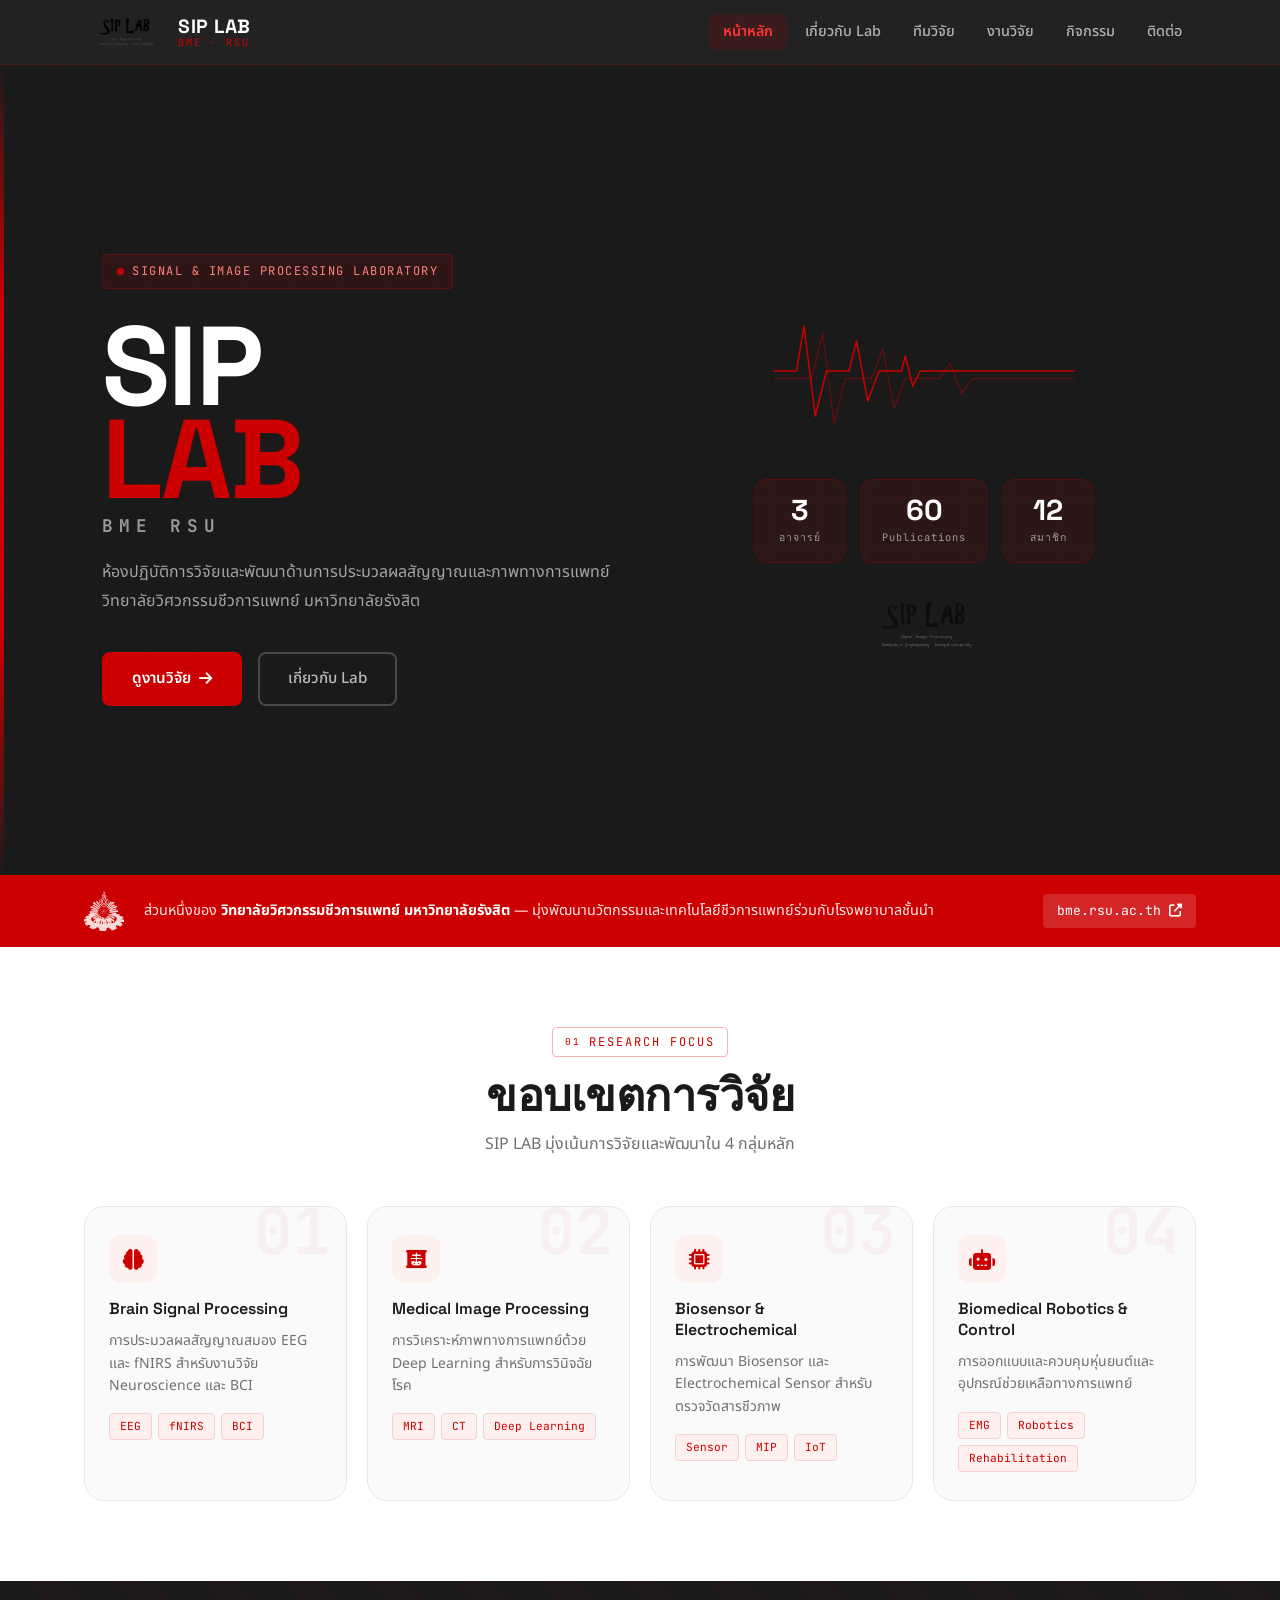
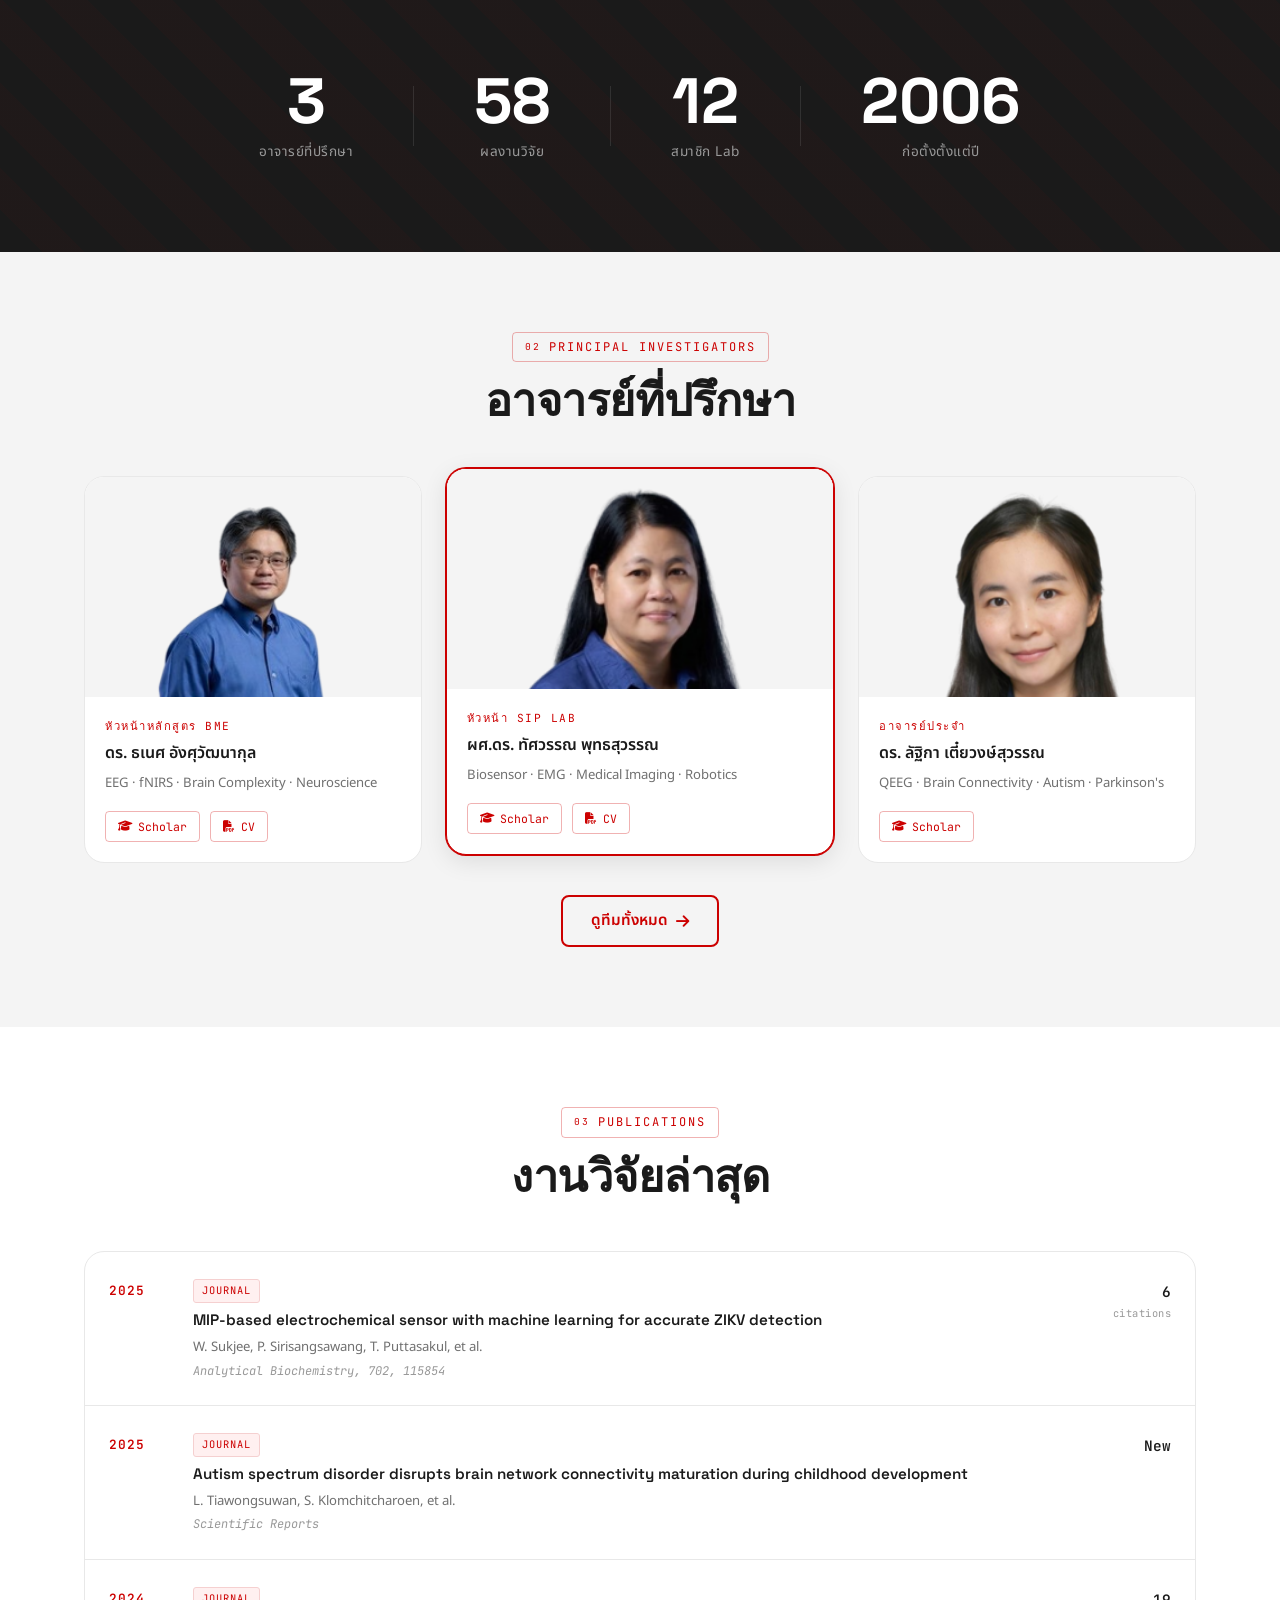
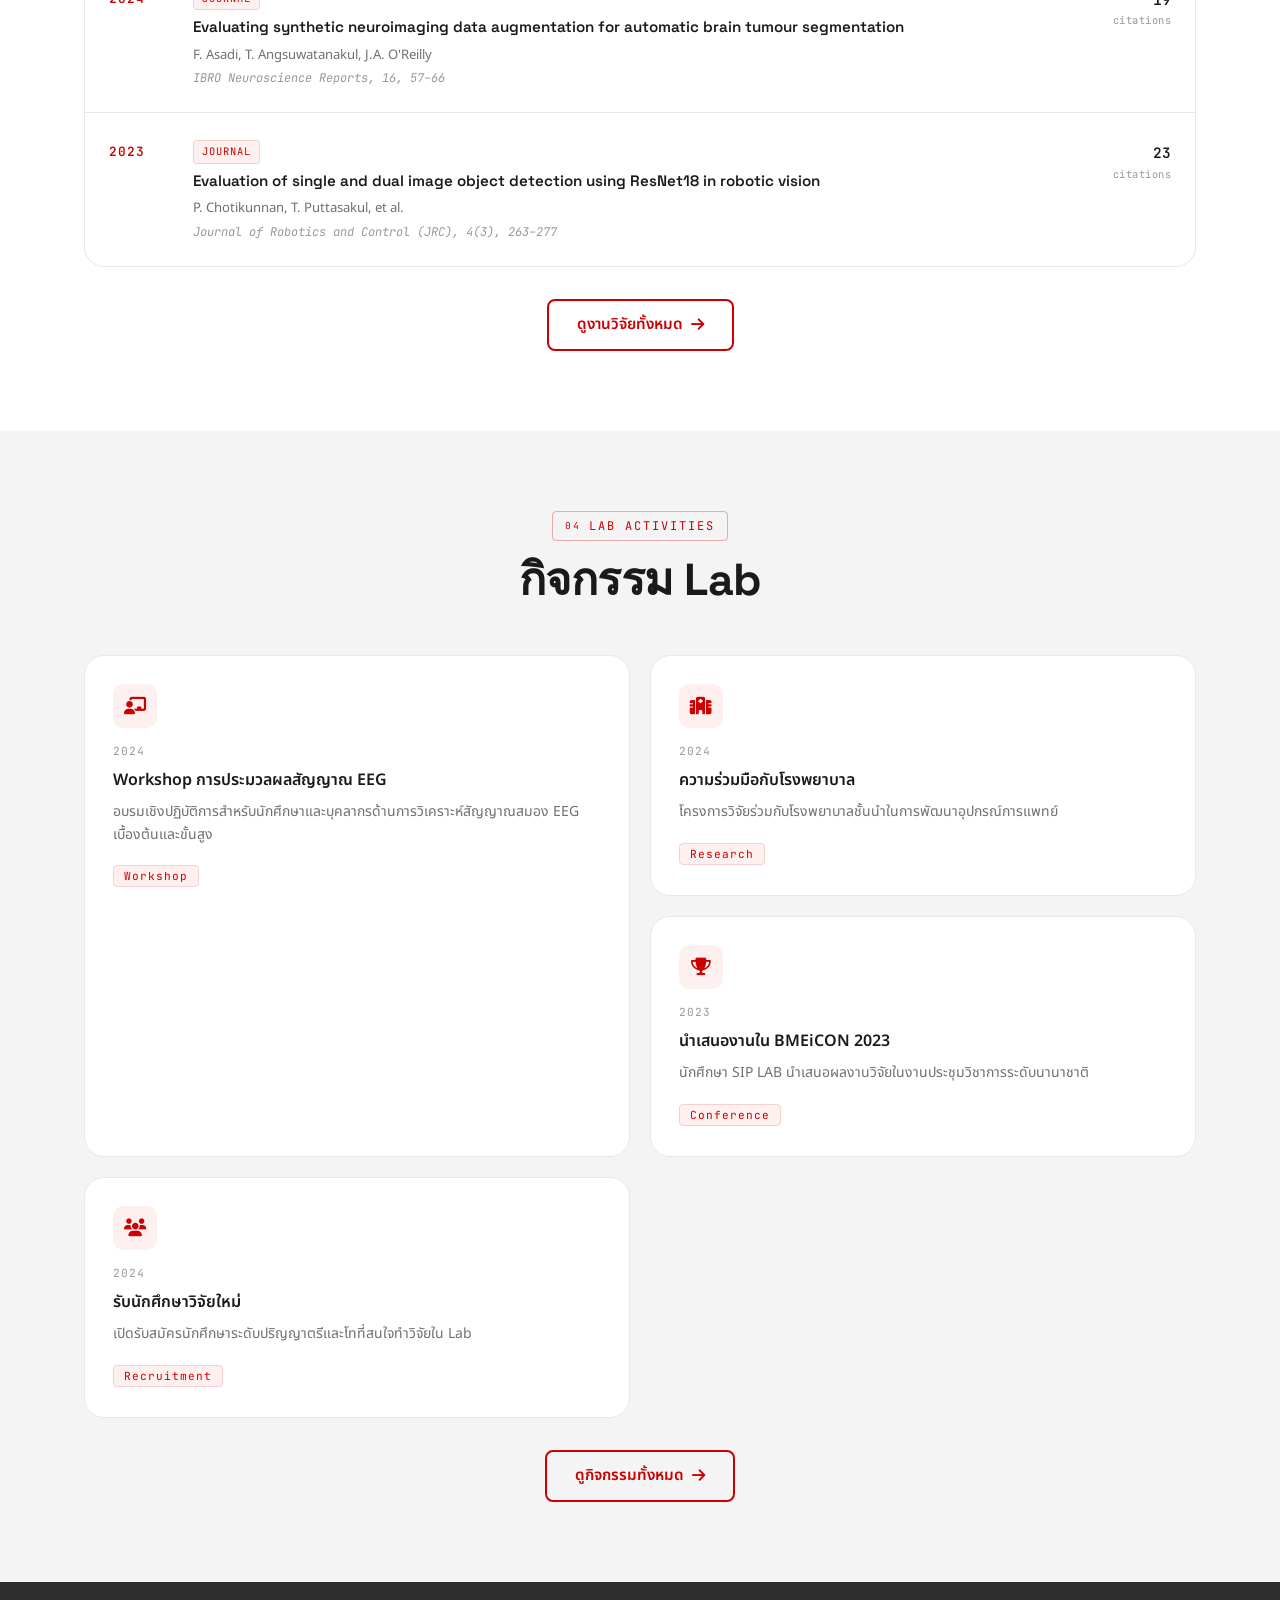
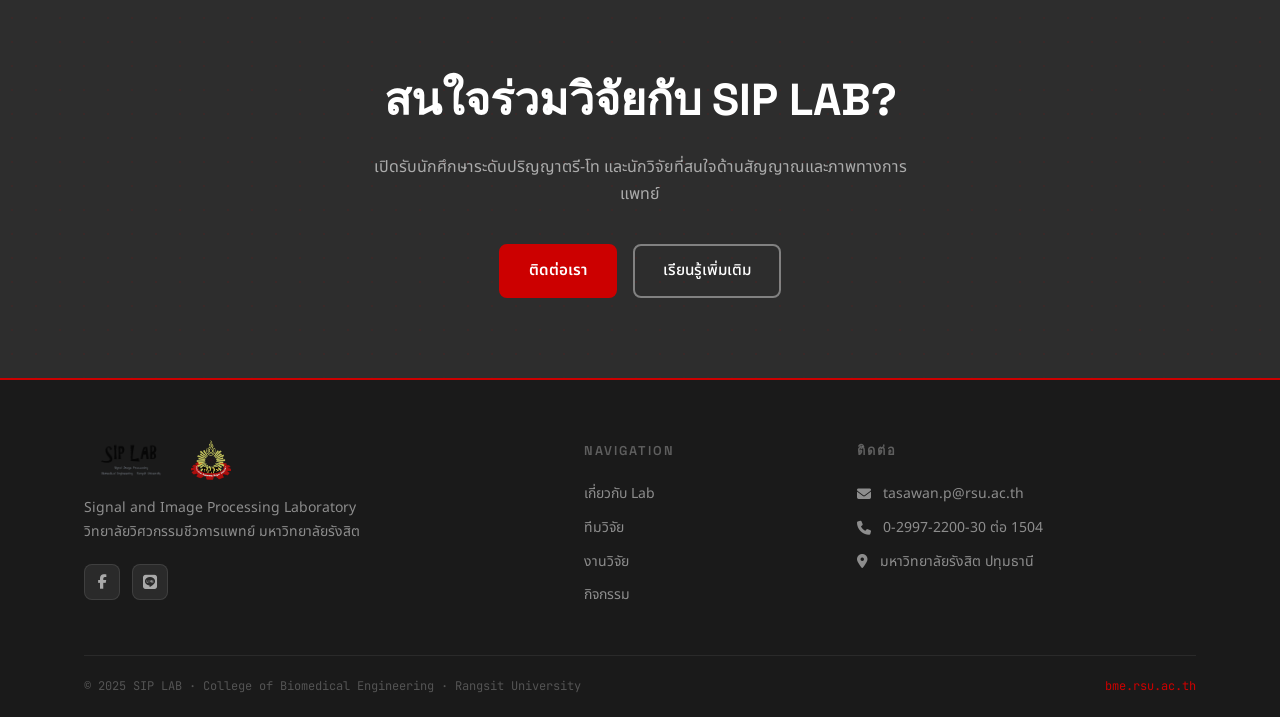
==== index.html @ 8b824644 "Initial SIPLAB website" ====
<!DOCTYPE html>
<html lang="th">
<head>
  <meta charset="utf-8">
  <title>SIP LAB — Signal & Image Processing Laboratory | BME RSU</title>
  <meta name="viewport" content="width=device-width, initial-scale=1.0">
  <meta name="description" content="Signal and Image Processing Laboratory, College of Biomedical Engineering, Rangsit University">
  <link rel="preconnect" href="https://fonts.googleapis.com">
  <link rel="preconnect" href="https://fonts.gstatic.com" crossorigin>
  <link href="https://fonts.googleapis.com/css2?family=Space+Grotesk:wght@300;400;500;600;700&family=Noto+Sans+Thai:wght@300;400;500;600;700&family=JetBrains+Mono:wght@400;500&display=swap" rel="stylesheet">
  <link rel="stylesheet" href="https://cdnjs.cloudflare.com/ajax/libs/font-awesome/6.5.0/css/all.min.css">
  <link rel="stylesheet" href="css/style.css">
</head>
<body>

<!-- ═══ NAVBAR ═══ -->
<nav class="siplab-nav" id="mainNav">
  <div class="nav-inner">
    <a href="index.html" class="nav-brand">
      <img src="img/siplab_logo.png" alt="SIPLAB Logo" onerror="this.style.display='none'">
      <div class="brand-text">
        <span class="brand-main">SIP LAB</span>
        <span class="brand-sub">BME · RSU</span>
      </div>
    </a>
    <button class="hamburger" id="hamburger" aria-label="Menu">
      <span></span><span></span><span></span>
    </button>
    <div class="nav-links" id="navLinks">
      <a href="index.html" class="active">หน้าหลัก</a>
      <a href="about.html">เกี่ยวกับ Lab</a>
      <a href="team.html">ทีมวิจัย</a>
      <a href="research.html">งานวิจัย</a>
      <a href="activities.html">กิจกรรม</a>
      <a href="contact.html">ติดต่อ</a>
    </div>
  </div>
</nav>

<!-- ═══ HERO ═══ -->
<section class="hero">
  <div class="hero-bg-grid"></div>
  <div class="hero-accent-line"></div>
  <div class="container">
    <div class="hero-content">
      <div class="hero-badge">
        <span class="badge-dot"></span>
        <span>Signal & Image Processing Laboratory</span>
      </div>
      <h1 class="hero-title">
        <span class="title-line-1">SIP</span>
        <span class="title-line-2">LAB</span>
        <span class="title-line-3">BME RSU</span>
      </h1>
      <p class="hero-desc">
        ห้องปฏิบัติการวิจัยและพัฒนาด้านการประมวลผลสัญญาณและภาพทางการแพทย์<br>
        วิทยาลัยวิศวกรรมชีวการแพทย์ มหาวิทยาลัยรังสิต
      </p>
      <div class="hero-cta-row">
        <a href="research.html" class="btn-primary">ดูงานวิจัย <i class="fas fa-arrow-right ms-2"></i></a>
        <a href="about.html" class="btn-ghost">เกี่ยวกับ Lab</a>
      </div>
    </div>
    <div class="hero-visual">
      <div class="signal-wave">
        <svg viewBox="0 0 400 200" xmlns="http://www.w3.org/2000/svg">
          <polyline class="wave-line wave-1" points="0,100 30,100 40,40 55,160 70,100 100,100 110,60 125,140 140,100 170,100 175,80 185,120 195,100 400,100"/>
          <polyline class="wave-line wave-2" points="0,110 50,110 65,50 80,170 95,110 130,110 145,70 160,150 175,110 220,110 235,90 250,130 265,110 400,110"/>
        </svg>
      </div>
      <div class="hero-stats-float">
        <div class="stat-chip">
          <span class="stat-num" data-target="3">0</span>
          <span class="stat-lbl">อาจารย์</span>
        </div>
        <div class="stat-chip">
          <span class="stat-num" data-target="60">0</span>
          <span class="stat-lbl">Publications</span>
        </div>
        <div class="stat-chip">
          <span class="stat-num" data-target="12">0</span>
          <span class="stat-lbl">สมาชิก</span>
        </div>
      </div>
      <div class="hero-logo-area">
        <img src="img/siplab_logo.png" alt="SIP LAB" class="hero-siplab-logo" onerror="this.style.display='none'">
      </div>
    </div>
  </div>
</section>

<!-- ═══ ABOUT STRIP ═══ -->
<section class="about-strip">
  <div class="container">
    <div class="strip-inner">
      <img src="img/bme_logo.png" alt="BME RSU" class="strip-bme-logo" onerror="this.style.display='none'">
      <p>ส่วนหนึ่งของ <strong>วิทยาลัยวิศวกรรมชีวการแพทย์ มหาวิทยาลัยรังสิต</strong> — มุ่งพัฒนานวัตกรรมและเทคโนโลยีชีวการแพทย์ร่วมกับโรงพยาบาลชั้นนำ</p>
      <a href="https://bme.rsu.ac.th" target="_blank" class="strip-link">bme.rsu.ac.th <i class="fas fa-external-link-alt"></i></a>
    </div>
  </div>
</section>

<!-- ═══ FOCUS AREAS ═══ -->
<section class="section focus-section">
  <div class="container">
    <div class="section-header">
      <div class="section-tag"><span class="mono">01</span> Research Focus</div>
      <h2 class="section-title">ขอบเขตการวิจัย</h2>
      <p class="section-sub">SIP LAB มุ่งเน้นการวิจัยและพัฒนาใน 4 กลุ่มหลัก</p>
    </div>
    <div class="focus-grid">
      <div class="focus-card" data-num="01">
        <div class="focus-icon"><i class="fas fa-brain"></i></div>
        <h3>Brain Signal Processing</h3>
        <p>การประมวลผลสัญญาณสมอง EEG และ fNIRS สำหรับงานวิจัย Neuroscience และ BCI</p>
        <div class="focus-tags"><span>EEG</span><span>fNIRS</span><span>BCI</span></div>
      </div>
      <div class="focus-card" data-num="02">
        <div class="focus-icon"><i class="fas fa-x-ray"></i></div>
        <h3>Medical Image Processing</h3>
        <p>การวิเคราะห์ภาพทางการแพทย์ด้วย Deep Learning สำหรับการวินิจฉัยโรค</p>
        <div class="focus-tags"><span>MRI</span><span>CT</span><span>Deep Learning</span></div>
      </div>
      <div class="focus-card" data-num="03">
        <div class="focus-icon"><i class="fas fa-microchip"></i></div>
        <h3>Biosensor & Electrochemical</h3>
        <p>การพัฒนา Biosensor และ Electrochemical Sensor สำหรับตรวจวัดสารชีวภาพ</p>
        <div class="focus-tags"><span>Sensor</span><span>MIP</span><span>IoT</span></div>
      </div>
      <div class="focus-card" data-num="04">
        <div class="focus-icon"><i class="fas fa-robot"></i></div>
        <h3>Biomedical Robotics & Control</h3>
        <p>การออกแบบและควบคุมหุ่นยนต์และอุปกรณ์ช่วยเหลือทางการแพทย์</p>
        <div class="focus-tags"><span>EMG</span><span>Robotics</span><span>Rehabilitation</span></div>
      </div>
    </div>
  </div>
</section>

<!-- ═══ STATS ═══ -->
<section class="stats-section">
  <div class="stats-bg-pattern"></div>
  <div class="container">
    <div class="stats-row">
      <div class="stat-block">
        <div class="stat-number" data-target="3">0</div>
        <div class="stat-label">อาจารย์ที่ปรึกษา</div>
      </div>
      <div class="stat-divider"></div>
      <div class="stat-block">
        <div class="stat-number" data-target="60">0</div>
        <div class="stat-label">ผลงานวิจัย</div>
      </div>
      <div class="stat-divider"></div>
      <div class="stat-block">
        <div class="stat-number" data-target="12">0</div>
        <div class="stat-label">สมาชิก Lab</div>
      </div>
      <div class="stat-divider"></div>
      <div class="stat-block">
        <div class="stat-number" data-target="2006">2000</div>
        <div class="stat-label">ก่อตั้งตั้งแต่ปี</div>
      </div>
    </div>
  </div>
</section>

<!-- ═══ TEAM PREVIEW ═══ -->
<section class="section team-preview">
  <div class="container">
    <div class="section-header">
      <div class="section-tag"><span class="mono">02</span> Principal Investigators</div>
      <h2 class="section-title">อาจารย์ที่ปรึกษา</h2>
    </div>
    <div class="advisor-row">

      <div class="advisor-card">
        <div class="advisor-img-wrap">
          <img src="img/thanate_profile.png" alt="ดร.ธเนศ อังศุวัฒนากุล" onerror="this.style.background='#f5f5f5';this.style.display='block'">
          <div class="advisor-img-placeholder"><i class="fas fa-user-tie"></i></div>
        </div>
        <div class="advisor-info">
          <div class="advisor-role">หัวหน้าหลักสูตร BME</div>
          <h3>ดร. ธเนศ อังศุวัฒนากุล</h3>
          <p>EEG · fNIRS · Brain Complexity · Neuroscience</p>
          <div class="advisor-links">
            <a href="https://scholar.google.co.th/citations?hl=th&user=LSeVFAIAAAAJ" target="_blank"><i class="fas fa-graduation-cap"></i> Scholar</a>
            <a href="http://bme.rsu.ac.th/demo/CV/cv_e/CV%20Thanate_2023_Sep_EN.pdf" target="_blank"><i class="fas fa-file-pdf"></i> CV</a>
          </div>
        </div>
      </div>

      <div class="advisor-card featured">
        <div class="advisor-img-wrap">
          <img src="img/tasawan_profile.png" alt="ผศ.ดร.ทัศวรรณ พุทธสุวรรณ" onerror="this.style.background='#f5f5f5';this.style.display='block'">
          <div class="advisor-img-placeholder"><i class="fas fa-user-tie"></i></div>
        </div>
        <div class="advisor-info">
          <div class="advisor-role">หัวหน้า SIP LAB</div>
          <h3>ผศ.ดร. ทัศวรรณ พุทธสุวรรณ</h3>
          <p>Biosensor · EMG · Medical Imaging · Robotics</p>
          <div class="advisor-links">
            <a href="https://scholar.google.co.th/citations?hl=th&user=QNsdYwMAAAAJ" target="_blank"><i class="fas fa-graduation-cap"></i> Scholar</a>
            <a href="https://bme.rsu.ac.th/demo/CV/cv_e/Tasawan%20Puttasakul_eng.pdf" target="_blank"><i class="fas fa-file-pdf"></i> CV</a>
          </div>
        </div>
      </div>

      <div class="advisor-card">
        <div class="advisor-img-wrap">
          <img src="img/lattika_profile.png" alt="ดร.ลัฐิกา เตี๋ยวงษ์สุวรรณ" onerror="this.style.background='#f5f5f5';this.style.display='block'">
          <div class="advisor-img-placeholder"><i class="fas fa-user-tie"></i></div>
        </div>
        <div class="advisor-info">
          <div class="advisor-role">อาจารย์ประจำ</div>
          <h3>ดร. ลัฐิกา เตี๋ยวงษ์สุวรรณ</h3>
          <p>QEEG · Brain Connectivity · Autism · Parkinson's</p>
          <div class="advisor-links">
            <a href="https://scholar.google.co.th/citations?hl=en&user=PE62I0QAAAAJ" target="_blank"><i class="fas fa-graduation-cap"></i> Scholar</a>
          </div>
        </div>
      </div>

    </div>
    <div class="text-center mt-4">
      <a href="team.html" class="btn-outline">ดูทีมทั้งหมด <i class="fas fa-arrow-right ms-2"></i></a>
    </div>
  </div>
</section>

<!-- ═══ RECENT PUBLICATIONS ═══ -->
<section class="section pub-section">
  <div class="container">
    <div class="section-header">
      <div class="section-tag"><span class="mono">03</span> Publications</div>
      <h2 class="section-title">งานวิจัยล่าสุด</h2>
    </div>
    <div class="pub-list">

      <div class="pub-item">
        <div class="pub-year">2025</div>
        <div class="pub-body">
          <span class="pub-type journal">Journal</span>
          <h4>MIP-based electrochemical sensor with machine learning for accurate ZIKV detection</h4>
          <p class="pub-authors">W. Sukjee, P. Sirisangsawang, T. Puttasakul, et al.</p>
          <p class="pub-venue">Analytical Biochemistry, 702, 115854</p>
        </div>
        <div class="pub-cite">6 <span>citations</span></div>
      </div>

      <div class="pub-item">
        <div class="pub-year">2025</div>
        <div class="pub-body">
          <span class="pub-type journal">Journal</span>
          <h4>Autism spectrum disorder disrupts brain network connectivity maturation during childhood development</h4>
          <p class="pub-authors">L. Tiawongsuwan, S. Klomchitcharoen, et al.</p>
          <p class="pub-venue">Scientific Reports</p>
        </div>
        <div class="pub-cite">New</div>
      </div>

      <div class="pub-item">
        <div class="pub-year">2024</div>
        <div class="pub-body">
          <span class="pub-type journal">Journal</span>
          <h4>Evaluating synthetic neuroimaging data augmentation for automatic brain tumour segmentation</h4>
          <p class="pub-authors">F. Asadi, T. Angsuwatanakul, J.A. O'Reilly</p>
          <p class="pub-venue">IBRO Neuroscience Reports, 16, 57–66</p>
        </div>
        <div class="pub-cite">19 <span>citations</span></div>
      </div>

      <div class="pub-item">
        <div class="pub-year">2023</div>
        <div class="pub-body">
          <span class="pub-type journal">Journal</span>
          <h4>Evaluation of single and dual image object detection using ResNet18 in robotic vision</h4>
          <p class="pub-authors">P. Chotikunnan, T. Puttasakul, et al.</p>
          <p class="pub-venue">Journal of Robotics and Control (JRC), 4(3), 263–277</p>
        </div>
        <div class="pub-cite">23 <span>citations</span></div>
      </div>

    </div>
    <div class="text-center mt-4">
      <a href="research.html" class="btn-outline">ดูงานวิจัยทั้งหมด <i class="fas fa-arrow-right ms-2"></i></a>
    </div>
  </div>
</section>

<!-- ═══ ACTIVITIES PREVIEW ═══ -->
<section class="section activities-prev-section">
  <div class="container">
    <div class="section-header">
      <div class="section-tag"><span class="mono">04</span> Lab Activities</div>
      <h2 class="section-title">กิจกรรม Lab</h2>
    </div>
    <div class="act-grid">
      <div class="act-card large">
        <div class="act-icon"><i class="fas fa-chalkboard-teacher"></i></div>
        <div class="act-year">2024</div>
        <h3>Workshop การประมวลผลสัญญาณ EEG</h3>
        <p>อบรมเชิงปฏิบัติการสำหรับนักศึกษาและบุคลากรด้านการวิเคราะห์สัญญาณสมอง EEG เบื้องต้นและขั้นสูง</p>
        <span class="act-tag">Workshop</span>
      </div>
      <div class="act-card">
        <div class="act-icon"><i class="fas fa-hospital"></i></div>
        <div class="act-year">2024</div>
        <h3>ความร่วมมือกับโรงพยาบาล</h3>
        <p>โครงการวิจัยร่วมกับโรงพยาบาลชั้นนำในการพัฒนาอุปกรณ์การแพทย์</p>
        <span class="act-tag">Research</span>
      </div>
      <div class="act-card">
        <div class="act-icon"><i class="fas fa-trophy"></i></div>
        <div class="act-year">2023</div>
        <h3>นำเสนองานใน BMEiCON 2023</h3>
        <p>นักศึกษา SIP LAB นำเสนอผลงานวิจัยในงานประชุมวิชาการระดับนานาชาติ</p>
        <span class="act-tag">Conference</span>
      </div>
      <div class="act-card">
        <div class="act-icon"><i class="fas fa-users"></i></div>
        <div class="act-year">2024</div>
        <h3>รับนักศึกษาวิจัยใหม่</h3>
        <p>เปิดรับสมัครนักศึกษาระดับปริญญาตรีและโทที่สนใจทำวิจัยใน Lab</p>
        <span class="act-tag">Recruitment</span>
      </div>
    </div>
    <div class="text-center mt-4">
      <a href="activities.html" class="btn-outline">ดูกิจกรรมทั้งหมด <i class="fas fa-arrow-right ms-2"></i></a>
    </div>
  </div>
</section>

<!-- ═══ CTA ═══ -->
<section class="cta-section">
  <div class="cta-pattern"></div>
  <div class="container">
    <div class="cta-inner">
      <h2>สนใจร่วมวิจัยกับ SIP LAB?</h2>
      <p>เปิดรับนักศึกษาระดับปริญญาตรี-โท และนักวิจัยที่สนใจด้านสัญญาณและภาพทางการแพทย์</p>
      <div class="cta-btns">
        <a href="contact.html" class="btn-primary">ติดต่อเรา</a>
        <a href="about.html" class="btn-ghost-white">เรียนรู้เพิ่มเติม</a>
      </div>
    </div>
  </div>
</section>

<!-- ═══ FOOTER ═══ -->
<footer class="siplab-footer">
  <div class="container">
    <div class="footer-grid">
      <div class="footer-brand-col">
        <div class="footer-logo-row">
          <img src="img/siplab_logo.png" alt="SIPLAB" onerror="this.style.display='none'">
          <img src="img/bme_logo.png" alt="BME RSU" onerror="this.style.display='none'">
        </div>
        <p class="footer-desc">Signal and Image Processing Laboratory<br>วิทยาลัยวิศวกรรมชีวการแพทย์ มหาวิทยาลัยรังสิต</p>
        <div class="footer-social">
          <a href="#" aria-label="Facebook"><i class="fab fa-facebook-f"></i></a>
          <a href="#" aria-label="Line"><i class="fab fa-line"></i></a>
        </div>
      </div>
      <div>
        <h5>Navigation</h5>
        <ul>
          <li><a href="about.html">เกี่ยวกับ Lab</a></li>
          <li><a href="team.html">ทีมวิจัย</a></li>
          <li><a href="research.html">งานวิจัย</a></li>
          <li><a href="activities.html">กิจกรรม</a></li>
        </ul>
      </div>
      <div>
        <h5>ติดต่อ</h5>
        <ul>
          <li><i class="fas fa-envelope me-2"></i>tasawan.p@rsu.ac.th</li>
          <li><i class="fas fa-phone me-2"></i>0-2997-2200-30 ต่อ 1504</li>
          <li><i class="fas fa-map-marker-alt me-2"></i>มหาวิทยาลัยรังสิต ปทุมธานี</li>
        </ul>
      </div>
    </div>
    <div class="footer-bottom">
      <p>© 2025 SIP LAB · College of Biomedical Engineering · Rangsit University</p>
      <a href="https://bme.rsu.ac.th" target="_blank">bme.rsu.ac.th</a>
    </div>
  </div>
</footer>

<button class="back-to-top" id="backToTop" aria-label="Back to top">
  <i class="fas fa-arrow-up"></i>
</button>

<script src="js/main.js"></script>
</body>
</html>
---- css/style.css ----
/* ═══════════════════════════════════════
   SIPLAB BME RSU — Main Stylesheet
   Theme: Research Red #cc0000 + White + Dark
   ═══════════════════════════════════════ */

:root {
  --red:        #cc0000;
  --red-dark:   #a30000;
  --red-light:  #ff3333;
  --red-pale:   #fff0f0;
  --red-mid:    #f5d0d0;
  --dark:       #1a1a1a;
  --dark-mid:   #2d2d2d;
  --dark-soft:  #3d3d3d;
  --gray-7:     #707070;
  --gray-5:     #999999;
  --gray-2:     #e8e8e8;
  --gray-1:     #f4f4f4;
  --white:      #ffffff;
  --cream:      #fafafa;
  --font-en:    'Space Grotesk', sans-serif;
  --font-th:    'Noto Sans Thai', sans-serif;
  --font-mono:  'JetBrains Mono', monospace;
  --shadow-sm:  0 2px 8px rgba(0,0,0,.06);
  --shadow-md:  0 6px 24px rgba(0,0,0,.1);
  --shadow-lg:  0 16px 48px rgba(0,0,0,.12);
  --radius:     12px;
  --radius-lg:  20px;
  --transition: .3s cubic-bezier(.4,0,.2,1);
}

*, *::before, *::after { box-sizing: border-box; margin: 0; padding: 0; }

html { scroll-behavior: smooth; }

body {
  font-family: var(--font-th);
  background: var(--cream);
  color: var(--dark);
  overflow-x: hidden;
  line-height: 1.7;
}

.container {
  max-width: 1160px;
  margin: 0 auto;
  padding: 0 24px;
}

.mono { font-family: var(--font-mono); font-size: .8em; }
.me-2 { margin-right: .5rem; }
.ms-2 { margin-left: .5rem; }
.mt-4 { margin-top: 2rem; }
.text-center { text-align: center; }

/* ─── SCROLLBAR ─── */
::-webkit-scrollbar { width: 5px; }
::-webkit-scrollbar-track { background: var(--gray-1); }
::-webkit-scrollbar-thumb { background: var(--red); border-radius: 4px; }

/* ─── NAVBAR ─── */
.siplab-nav {
  position: sticky;
  top: 0;
  z-index: 1000;
  background: rgba(26,26,26,.96);
  backdrop-filter: blur(16px);
  border-bottom: 1px solid rgba(204,0,0,.2);
}

.nav-inner {
  max-width: 1160px;
  margin: 0 auto;
  padding: 0 24px;
  height: 64px;
  display: flex;
  align-items: center;
  justify-content: space-between;
  gap: 24px;
}

.nav-brand {
  display: flex;
  align-items: center;
  gap: 12px;
  text-decoration: none;
  flex-shrink: 0;
}

.nav-brand img {
  height: 36px;
  width: auto;
  object-fit: contain;
}

.brand-text {
  display: flex;
  flex-direction: column;
  line-height: 1.1;
}

.brand-main {
  font-family: var(--font-en);
  font-size: 1.2rem;
  font-weight: 700;
  color: var(--white);
  letter-spacing: .5px;
}

.brand-sub {
  font-family: var(--font-mono);
  font-size: .65rem;
  color: var(--red);
  letter-spacing: 2px;
}

.nav-links {
  display: flex;
  align-items: center;
  gap: 4px;
}

.nav-links a {
  font-family: var(--font-th);
  font-size: .9rem;
  font-weight: 500;
  color: rgba(255,255,255,.65);
  text-decoration: none;
  padding: 6px 14px;
  border-radius: 8px;
  transition: var(--transition);
  white-space: nowrap;
}

.nav-links a:hover, .nav-links a.active {
  background: rgba(204,0,0,.15);
  color: #ff6666;
}

.nav-links a.active {
  color: var(--red-light);
  font-weight: 600;
}

.hamburger {
  display: none;
  flex-direction: column;
  gap: 5px;
  background: none;
  border: none;
  cursor: pointer;
  padding: 4px;
}

.hamburger span {
  display: block;
  width: 24px;
  height: 2px;
  background: var(--white);
  border-radius: 2px;
  transition: var(--transition);
}

/* ─── HERO ─── */
.hero {
  min-height: 90vh;
  background: var(--dark);
  position: relative;
  overflow: hidden;
  display: flex;
  align-items: center;
  padding: 80px 0 60px;
}

.hero-bg-grid {
  position: absolute;
  inset: 0;
  background-image:
    linear-gradient(rgba(204,0,0,.05) 1px, transparent 1px),
    linear-gradient(90deg, rgba(204,0,0,.05) 1px, transparent 1px);
  background-size: 48px 48px;
  pointer-events: none;
}

.hero-accent-line {
  position: absolute;
  left: 0; top: 0; bottom: 0;
  width: 4px;
  background: linear-gradient(180deg, transparent, var(--red) 30%, var(--red) 70%, transparent);
}

.hero .container {
  display: grid;
  grid-template-columns: 1fr 1fr;
  align-items: center;
  gap: 60px;
  position: relative;
  z-index: 1;
}

.hero-badge {
  display: inline-flex;
  align-items: center;
  gap: 8px;
  background: rgba(204,0,0,.12);
  border: 1px solid rgba(204,0,0,.3);
  color: #ff8080;
  font-family: var(--font-mono);
  font-size: .75rem;
  letter-spacing: 1.5px;
  text-transform: uppercase;
  padding: 6px 14px;
  border-radius: 4px;
  margin-bottom: 28px;
}

.badge-dot {
  width: 7px;
  height: 7px;
  background: var(--red);
  border-radius: 50%;
  animation: blink 2s ease-in-out infinite;
}

@keyframes blink {
  0%,100% { opacity: 1; transform: scale(1); }
  50% { opacity: .4; transform: scale(.7); }
}

.hero-title {
  display: flex;
  flex-direction: column;
  line-height: .9;
  margin-bottom: 24px;
}

.title-line-1 {
  font-family: var(--font-en);
  font-size: clamp(4rem, 9vw, 7rem);
  font-weight: 700;
  color: var(--white);
  letter-spacing: -2px;
}

.title-line-2 {
  font-family: var(--font-en);
  font-size: clamp(4rem, 9vw, 7rem);
  font-weight: 700;
  color: var(--red);
  letter-spacing: -2px;
  margin-top: -8px;
}

.title-line-3 {
  font-family: var(--font-mono);
  font-size: clamp(.8rem, 2vw, 1.1rem);
  color: var(--gray-5);
  letter-spacing: 6px;
  margin-top: 8px;
}

.hero-desc {
  font-family: var(--font-th);
  color: rgba(255,255,255,.6);
  font-size: 1rem;
  line-height: 1.8;
  margin-bottom: 36px;
}

.hero-cta-row {
  display: flex;
  gap: 16px;
  align-items: center;
  flex-wrap: wrap;
}

/* ─── BUTTONS ─── */
.btn-primary {
  display: inline-flex;
  align-items: center;
  background: var(--red);
  color: var(--white);
  font-family: var(--font-th);
  font-weight: 600;
  font-size: .95rem;
  padding: 12px 28px;
  border-radius: 8px;
  text-decoration: none;
  transition: var(--transition);
  border: 2px solid var(--red);
}

.btn-primary:hover {
  background: var(--red-dark);
  border-color: var(--red-dark);
  transform: translateY(-2px);
  box-shadow: 0 8px 24px rgba(204,0,0,.3);
}

.btn-ghost {
  display: inline-flex;
  align-items: center;
  background: transparent;
  color: rgba(255,255,255,.7);
  font-family: var(--font-th);
  font-weight: 500;
  font-size: .95rem;
  padding: 12px 28px;
  border-radius: 8px;
  text-decoration: none;
  transition: var(--transition);
  border: 2px solid rgba(255,255,255,.2);
}

.btn-ghost:hover {
  background: rgba(255,255,255,.07);
  color: var(--white);
  border-color: rgba(255,255,255,.4);
}

.btn-outline {
  display: inline-flex;
  align-items: center;
  background: transparent;
  color: var(--red);
  font-family: var(--font-th);
  font-weight: 600;
  font-size: .95rem;
  padding: 11px 28px;
  border-radius: 8px;
  text-decoration: none;
  transition: var(--transition);
  border: 2px solid var(--red);
}

.btn-outline:hover {
  background: var(--red);
  color: var(--white);
  transform: translateY(-2px);
}

.btn-ghost-white {
  display: inline-flex;
  align-items: center;
  background: transparent;
  color: var(--white);
  font-family: var(--font-th);
  font-weight: 500;
  font-size: .95rem;
  padding: 11px 28px;
  border-radius: 8px;
  text-decoration: none;
  transition: var(--transition);
  border: 2px solid rgba(255,255,255,.4);
}

.btn-ghost-white:hover {
  background: rgba(255,255,255,.1);
  border-color: var(--white);
}

/* ─── HERO VISUAL ─── */
.hero-visual {
  position: relative;
  display: flex;
  flex-direction: column;
  align-items: center;
  gap: 24px;
}

.signal-wave svg {
  width: 100%;
  height: auto;
  overflow: visible;
}

.wave-line {
  fill: none;
  stroke-width: 2;
  stroke-linecap: round;
  stroke-linejoin: round;
}

.wave-1 {
  stroke: var(--red);
  stroke-dasharray: 1000;
  stroke-dashoffset: 1000;
  animation: drawLine 3s ease forwards 0.5s;
}

.wave-2 {
  stroke: rgba(204,0,0,.35);
  stroke-dasharray: 1000;
  stroke-dashoffset: 1000;
  animation: drawLine 3s ease forwards 1s;
}

@keyframes drawLine {
  to { stroke-dashoffset: 0; }
}

.hero-stats-float {
  display: flex;
  gap: 16px;
}

.stat-chip {
  background: rgba(204,0,0,.1);
  border: 1px solid rgba(204,0,0,.25);
  border-radius: var(--radius);
  padding: 16px 20px;
  text-align: center;
  min-width: 90px;
}

.stat-chip .stat-num {
  display: block;
  font-family: var(--font-en);
  font-size: 1.8rem;
  font-weight: 700;
  color: var(--white);
  line-height: 1;
}

.stat-chip .stat-lbl {
  font-family: var(--font-mono);
  font-size: .65rem;
  color: var(--gray-5);
  letter-spacing: 1px;
  margin-top: 4px;
  display: block;
}

.hero-logo-area {
  margin-top: 8px;
}

.hero-siplab-logo {
  height: 60px;
  width: auto;
  object-fit: contain;
  opacity: .5;
  filter: brightness(2);
}

/* ─── ABOUT STRIP ─── */
.about-strip {
  background: var(--red);
  padding: 16px 0;
}

.strip-inner {
  display: flex;
  align-items: center;
  gap: 20px;
  flex-wrap: wrap;
}

.strip-bme-logo {
  height: 40px;
  width: auto;
  object-fit: contain;
  filter: brightness(0) invert(1);
  opacity: .85;
}

.strip-inner p {
  color: rgba(255,255,255,.9);
  font-size: .9rem;
  flex: 1;
  min-width: 240px;
}

.strip-inner strong { color: var(--white); }

.strip-link {
  color: var(--white);
  font-family: var(--font-mono);
  font-size: .82rem;
  text-decoration: none;
  background: rgba(255,255,255,.15);
  padding: 6px 14px;
  border-radius: 4px;
  white-space: nowrap;
  transition: var(--transition);
}

.strip-link:hover { background: rgba(255,255,255,.25); }

/* ─── SECTIONS ─── */
.section {
  padding: 80px 0;
}

.section-header {
  margin-bottom: 48px;
  text-align: center;
}

.section-tag {
  display: inline-flex;
  align-items: center;
  gap: 8px;
  font-family: var(--font-mono);
  font-size: .75rem;
  color: var(--red);
  letter-spacing: 2px;
  text-transform: uppercase;
  margin-bottom: 12px;
  padding: 4px 12px;
  border: 1px solid rgba(204,0,0,.3);
  border-radius: 4px;
}

.section-title {
  font-family: var(--font-en);
  font-size: clamp(1.8rem, 4vw, 2.8rem);
  font-weight: 700;
  color: var(--dark);
  letter-spacing: -0.5px;
  line-height: 1.2;
}

.section-sub {
  color: var(--gray-7);
  font-size: 1rem;
  margin-top: 8px;
}

/* ─── FOCUS CARDS ─── */
.focus-section {
  background: var(--white);
}

.focus-grid {
  display: grid;
  grid-template-columns: repeat(4, 1fr);
  gap: 20px;
}

.focus-card {
  position: relative;
  background: var(--cream);
  border: 1px solid var(--gray-2);
  border-radius: var(--radius-lg);
  padding: 28px 24px;
  transition: var(--transition);
  overflow: hidden;
}

.focus-card::before {
  content: attr(data-num);
  position: absolute;
  top: -8px;
  right: 16px;
  font-family: var(--font-mono);
  font-size: 4rem;
  font-weight: 700;
  color: rgba(204,0,0,.04);
  line-height: 1;
  pointer-events: none;
}

.focus-card:hover {
  border-color: var(--red);
  transform: translateY(-4px);
  box-shadow: 0 12px 36px rgba(204,0,0,.1);
}

.focus-icon {
  width: 48px;
  height: 48px;
  background: var(--red-pale);
  border-radius: 12px;
  display: flex;
  align-items: center;
  justify-content: center;
  margin-bottom: 16px;
}

.focus-icon i {
  font-size: 1.3rem;
  color: var(--red);
}

.focus-card h3 {
  font-family: var(--font-en);
  font-size: 1rem;
  font-weight: 600;
  margin-bottom: 10px;
  color: var(--dark);
  line-height: 1.3;
}

.focus-card p {
  font-size: .875rem;
  color: var(--gray-7);
  line-height: 1.6;
  margin-bottom: 16px;
}

.focus-tags {
  display: flex;
  flex-wrap: wrap;
  gap: 6px;
}

.focus-tags span {
  font-family: var(--font-mono);
  font-size: .7rem;
  background: var(--red-pale);
  color: var(--red);
  padding: 3px 10px;
  border-radius: 4px;
  border: 1px solid var(--red-mid);
}

/* ─── STATS SECTION ─── */
.stats-section {
  background: var(--dark);
  padding: 64px 0;
  position: relative;
  overflow: hidden;
}

.stats-bg-pattern {
  position: absolute;
  inset: 0;
  background: repeating-linear-gradient(
    45deg,
    transparent,
    transparent 30px,
    rgba(204,0,0,.03) 30px,
    rgba(204,0,0,.03) 60px
  );
  pointer-events: none;
}

.stats-row {
  display: flex;
  align-items: center;
  justify-content: center;
  gap: 0;
  flex-wrap: wrap;
  position: relative;
  z-index: 1;
}

.stat-block {
  padding: 24px 60px;
  text-align: center;
}

.stat-number {
  font-family: var(--font-en);
  font-size: clamp(2.5rem, 5vw, 4rem);
  font-weight: 700;
  color: var(--white);
  line-height: 1;
  margin-bottom: 8px;
}

.stat-label {
  font-family: var(--font-th);
  font-size: .85rem;
  color: var(--gray-5);
  letter-spacing: .5px;
}

.stat-divider {
  width: 1px;
  height: 60px;
  background: rgba(255,255,255,.1);
}

/* ─── TEAM PREVIEW ─── */
.team-preview {
  background: var(--gray-1);
}

.advisor-row {
  display: grid;
  grid-template-columns: 1fr 1.15fr 1fr;
  gap: 24px;
}

.advisor-card {
  background: var(--white);
  border-radius: var(--radius-lg);
  overflow: hidden;
  border: 1px solid var(--gray-2);
  transition: var(--transition);
  display: flex;
  flex-direction: column;
}

.advisor-card:hover {
  transform: translateY(-4px);
  box-shadow: var(--shadow-lg);
  border-color: var(--red);
}

.advisor-card.featured {
  border-color: var(--red);
  box-shadow: 0 0 0 1px var(--red), var(--shadow-md);
  transform: translateY(-8px);
}

.advisor-img-wrap {
  position: relative;
  height: 220px;
  background: var(--gray-1);
  overflow: hidden;
}

.advisor-img-wrap img {
  width: 100%;
  height: 100%;
  object-fit: cover;
  object-position: top center;
  display: block;
}

.advisor-img-placeholder {
  position: absolute;
  inset: 0;
  display: flex;
  align-items: center;
  justify-content: center;
  background: linear-gradient(135deg, var(--gray-1), var(--red-pale));
  z-index: -1;
}

.advisor-img-placeholder i {
  font-size: 4rem;
  color: var(--red-mid);
}

.advisor-info {
  padding: 20px;
  flex: 1;
  display: flex;
  flex-direction: column;
}

.advisor-role {
  font-family: var(--font-mono);
  font-size: .7rem;
  letter-spacing: 1.5px;
  text-transform: uppercase;
  color: var(--red);
  margin-bottom: 6px;
}

.advisor-info h3 {
  font-family: var(--font-th);
  font-size: 1rem;
  font-weight: 600;
  color: var(--dark);
  line-height: 1.4;
  margin-bottom: 8px;
}

.advisor-info p {
  font-size: .82rem;
  color: var(--gray-7);
  margin-bottom: 16px;
  flex: 1;
}

.advisor-links {
  display: flex;
  gap: 10px;
  flex-wrap: wrap;
}

.advisor-links a {
  font-family: var(--font-mono);
  font-size: .72rem;
  color: var(--red);
  text-decoration: none;
  padding: 5px 12px;
  border: 1px solid rgba(204,0,0,.3);
  border-radius: 4px;
  transition: var(--transition);
  display: flex;
  align-items: center;
  gap: 6px;
}

.advisor-links a:hover {
  background: var(--red);
  color: var(--white);
  border-color: var(--red);
}

/* ─── PUBLICATIONS ─── */
.pub-section {
  background: var(--white);
}

.pub-list {
  display: flex;
  flex-direction: column;
  gap: 0;
  border: 1px solid var(--gray-2);
  border-radius: var(--radius-lg);
  overflow: hidden;
}

.pub-item {
  display: grid;
  grid-template-columns: 64px 1fr 80px;
  gap: 20px;
  align-items: start;
  padding: 24px;
  border-bottom: 1px solid var(--gray-2);
  transition: var(--transition);
}

.pub-item:last-child { border-bottom: none; }

.pub-item:hover {
  background: var(--red-pale);
}

.pub-year {
  font-family: var(--font-mono);
  font-size: .8rem;
  font-weight: 600;
  color: var(--red);
  padding-top: 4px;
  letter-spacing: 1px;
}

.pub-type {
  display: inline-block;
  font-family: var(--font-mono);
  font-size: .65rem;
  padding: 2px 8px;
  border-radius: 3px;
  margin-bottom: 6px;
  letter-spacing: 1px;
  text-transform: uppercase;
}

.pub-type.journal {
  background: #fff0f0;
  color: var(--red);
  border: 1px solid var(--red-mid);
}

.pub-type.conference {
  background: #f0f4ff;
  color: #3355cc;
  border: 1px solid #c0d0ff;
}

.pub-body h4 {
  font-family: var(--font-en);
  font-size: .95rem;
  font-weight: 600;
  color: var(--dark);
  line-height: 1.4;
  margin-bottom: 6px;
}

.pub-authors {
  font-size: .82rem;
  color: var(--gray-7);
  margin-bottom: 2px !important;
}

.pub-venue {
  font-family: var(--font-mono);
  font-size: .75rem;
  color: var(--gray-5);
  font-style: italic;
}

.pub-cite {
  text-align: right;
  padding-top: 4px;
  font-family: var(--font-mono);
  font-size: .9rem;
  font-weight: 600;
  color: var(--dark);
}

.pub-cite span {
  display: block;
  font-size: .65rem;
  color: var(--gray-5);
  font-weight: 400;
  letter-spacing: .5px;
}

/* ─── ACTIVITIES ─── */
.activities-prev-section {
  background: var(--gray-1);
}

.act-grid {
  display: grid;
  grid-template-columns: repeat(2, 1fr);
  grid-template-rows: auto auto;
  gap: 20px;
}

.act-card {
  background: var(--white);
  border: 1px solid var(--gray-2);
  border-radius: var(--radius-lg);
  padding: 28px;
  transition: var(--transition);
  position: relative;
}

.act-card:hover {
  border-color: var(--red);
  transform: translateY(-3px);
  box-shadow: var(--shadow-md);
}

.act-card.large {
  grid-row: span 2;
}

.act-icon {
  width: 44px;
  height: 44px;
  background: var(--red-pale);
  border-radius: 10px;
  display: flex;
  align-items: center;
  justify-content: center;
  margin-bottom: 14px;
}

.act-icon i {
  color: var(--red);
  font-size: 1.1rem;
}

.act-year {
  font-family: var(--font-mono);
  font-size: .7rem;
  color: var(--gray-5);
  letter-spacing: 1px;
  margin-bottom: 8px;
}

.act-card h3 {
  font-size: 1rem;
  font-weight: 600;
  color: var(--dark);
  margin-bottom: 10px;
  line-height: 1.4;
}

.act-card p {
  font-size: .875rem;
  color: var(--gray-7);
  line-height: 1.6;
  margin-bottom: 16px;
}

.act-tag {
  font-family: var(--font-mono);
  font-size: .7rem;
  background: var(--red-pale);
  color: var(--red);
  padding: 3px 10px;
  border-radius: 4px;
  border: 1px solid var(--red-mid);
  letter-spacing: 1px;
}

/* ─── CTA ─── */
.cta-section {
  background: var(--dark-mid);
  padding: 80px 0;
  position: relative;
  overflow: hidden;
}

.cta-pattern {
  position: absolute;
  inset: 0;
  background-image: radial-gradient(rgba(204,0,0,.08) 1px, transparent 1px);
  background-size: 24px 24px;
  pointer-events: none;
}

.cta-inner {
  position: relative;
  z-index: 1;
  text-align: center;
}

.cta-inner h2 {
  font-family: var(--font-en);
  font-size: clamp(1.8rem, 4vw, 2.8rem);
  font-weight: 700;
  color: var(--white);
  margin-bottom: 16px;
}

.cta-inner p {
  color: rgba(255,255,255,.6);
  font-size: 1rem;
  margin-bottom: 36px;
  max-width: 560px;
  margin-left: auto;
  margin-right: auto;
}

.cta-btns {
  display: flex;
  gap: 16px;
  justify-content: center;
  flex-wrap: wrap;
}

/* ─── FOOTER ─── */
.siplab-footer {
  background: var(--dark);
  padding: 60px 0 0;
  border-top: 2px solid var(--red);
}

.footer-grid {
  display: grid;
  grid-template-columns: 2fr 1fr 1.5fr;
  gap: 48px;
  padding-bottom: 48px;
}

.footer-logo-row {
  display: flex;
  gap: 16px;
  align-items: center;
  margin-bottom: 16px;
}

.footer-logo-row img {
  height: 40px;
  width: auto;
  object-fit: contain;
  opacity: .75;
  filter: brightness(2);
}

.footer-desc {
  font-size: .875rem;
  color: rgba(255,255,255,.5);
  line-height: 1.7;
  margin-bottom: 20px;
}

.footer-social {
  display: flex;
  gap: 12px;
}

.footer-social a {
  width: 36px;
  height: 36px;
  border-radius: 8px;
  background: rgba(255,255,255,.07);
  border: 1px solid rgba(255,255,255,.1);
  display: flex;
  align-items: center;
  justify-content: center;
  color: rgba(255,255,255,.6);
  text-decoration: none;
  transition: var(--transition);
  font-size: .9rem;
}

.footer-social a:hover {
  background: var(--red);
  border-color: var(--red);
  color: var(--white);
}

.siplab-footer h5 {
  font-family: var(--font-en);
  font-size: .8rem;
  font-weight: 600;
  color: rgba(255,255,255,.3);
  letter-spacing: 2px;
  text-transform: uppercase;
  margin-bottom: 20px;
}

.siplab-footer ul {
  list-style: none;
  display: flex;
  flex-direction: column;
  gap: 10px;
}

.siplab-footer ul li,
.siplab-footer ul a {
  font-size: .875rem;
  color: rgba(255,255,255,.5);
  text-decoration: none;
  transition: var(--transition);
  display: flex;
  align-items: center;
  gap: 4px;
}

.siplab-footer ul a:hover {
  color: var(--red-light);
}

.footer-bottom {
  border-top: 1px solid rgba(255,255,255,.07);
  padding: 20px 0;
  display: flex;
  justify-content: space-between;
  align-items: center;
  flex-wrap: wrap;
  gap: 12px;
}

.footer-bottom p {
  font-family: var(--font-mono);
  font-size: .75rem;
  color: rgba(255,255,255,.25);
}

.footer-bottom a {
  font-family: var(--font-mono);
  font-size: .75rem;
  color: var(--red);
  text-decoration: none;
}

/* ─── BACK TO TOP ─── */
.back-to-top {
  position: fixed;
  right: 24px;
  bottom: 24px;
  width: 44px;
  height: 44px;
  border-radius: 8px;
  background: var(--red);
  color: var(--white);
  border: none;
  display: flex;
  align-items: center;
  justify-content: center;
  cursor: pointer;
  opacity: 0;
  transform: translateY(16px);
  transition: var(--transition);
  box-shadow: 0 4px 16px rgba(204,0,0,.4);
  z-index: 99;
  text-decoration: none;
  font-size: .9rem;
}

.back-to-top.visible {
  opacity: 1;
  transform: translateY(0);
}

.back-to-top:hover {
  background: var(--red-dark);
  transform: translateY(-2px);
}

/* ─── PAGE HEADER (for sub pages) ─── */
.page-header {
  background: var(--dark);
  padding: 80px 0 60px;
  position: relative;
  overflow: hidden;
  border-bottom: 2px solid var(--red);
}

.page-header-bg {
  position: absolute;
  inset: 0;
  background-image:
    linear-gradient(rgba(204,0,0,.04) 1px, transparent 1px),
    linear-gradient(90deg, rgba(204,0,0,.04) 1px, transparent 1px);
  background-size: 48px 48px;
}

.page-header-content {
  position: relative;
  z-index: 1;
}

.page-header-tag {
  font-family: var(--font-mono);
  font-size: .72rem;
  color: var(--red);
  letter-spacing: 2px;
  text-transform: uppercase;
  margin-bottom: 12px;
  display: block;
}

.page-header h1 {
  font-family: var(--font-en);
  font-size: clamp(2rem, 5vw, 3.5rem);
  font-weight: 700;
  color: var(--white);
  line-height: 1.1;
  letter-spacing: -1px;
}

.page-header p {
  color: rgba(255,255,255,.55);
  font-size: 1rem;
  margin-top: 12px;
  max-width: 600px;
}

/* ─── PAGE BREADCRUMB ─── */
.breadcrumb-bar {
  background: var(--gray-1);
  border-bottom: 1px solid var(--gray-2);
  padding: 10px 0;
}

.breadcrumb-bar .container {
  display: flex;
  align-items: center;
  gap: 8px;
  font-family: var(--font-mono);
  font-size: .75rem;
  color: var(--gray-5);
}

.breadcrumb-bar a {
  color: var(--red);
  text-decoration: none;
}

.breadcrumb-bar a:hover { text-decoration: underline; }

.breadcrumb-bar .sep { color: var(--gray-2); }

/* ─── RESPONSIVE ─── */
@media (max-width: 1024px) {
  .focus-grid { grid-template-columns: repeat(2, 1fr); }
  .advisor-row { grid-template-columns: 1fr 1fr; }
  .advisor-card.featured { transform: none; }
  .footer-grid { grid-template-columns: 1fr 1fr; }
}

@media (max-width: 768px) {
  .hero .container { grid-template-columns: 1fr; gap: 40px; }
  .hero-visual { display: none; }
  .focus-grid { grid-template-columns: 1fr 1fr; }
  .advisor-row { grid-template-columns: 1fr; }
  .advisor-card.featured { transform: none; }
  .act-grid { grid-template-columns: 1fr; }
  .act-card.large { grid-row: span 1; }
  .stats-row { flex-direction: column; gap: 8px; }
  .stat-divider { display: none; }
  .stat-block { padding: 16px 40px; }
  .footer-grid { grid-template-columns: 1fr; gap: 28px; }
  .pub-item { grid-template-columns: 48px 1fr; }
  .pub-cite { display: none; }
  .nav-links {
    display: none;
    position: absolute;
    top: 64px;
    left: 0; right: 0;
    background: var(--dark-mid);
    border-top: 1px solid rgba(204,0,0,.2);
    flex-direction: column;
    padding: 12px;
    gap: 4px;
  }
  .nav-links.open { display: flex; }
  .nav-links a { border-radius: 8px; padding: 10px 16px; width: 100%; }
  .hamburger { display: flex; }
  .hero-stats-float { flex-wrap: wrap; gap: 10px; }
}

@media (max-width: 480px) {
  .focus-grid { grid-template-columns: 1fr; }
  .hero-title .title-line-1,
  .hero-title .title-line-2 { font-size: 3.5rem; }
  .strip-inner { flex-direction: column; align-items: flex-start; }
}

/* ─── FADE-IN ANIMATION ─── */
.fade-up {
  opacity: 0;
  transform: translateY(28px);
  transition: opacity .6s ease, transform .6s ease;
}
.fade-up.visible {
  opacity: 1;
  transform: translateY(0);
}
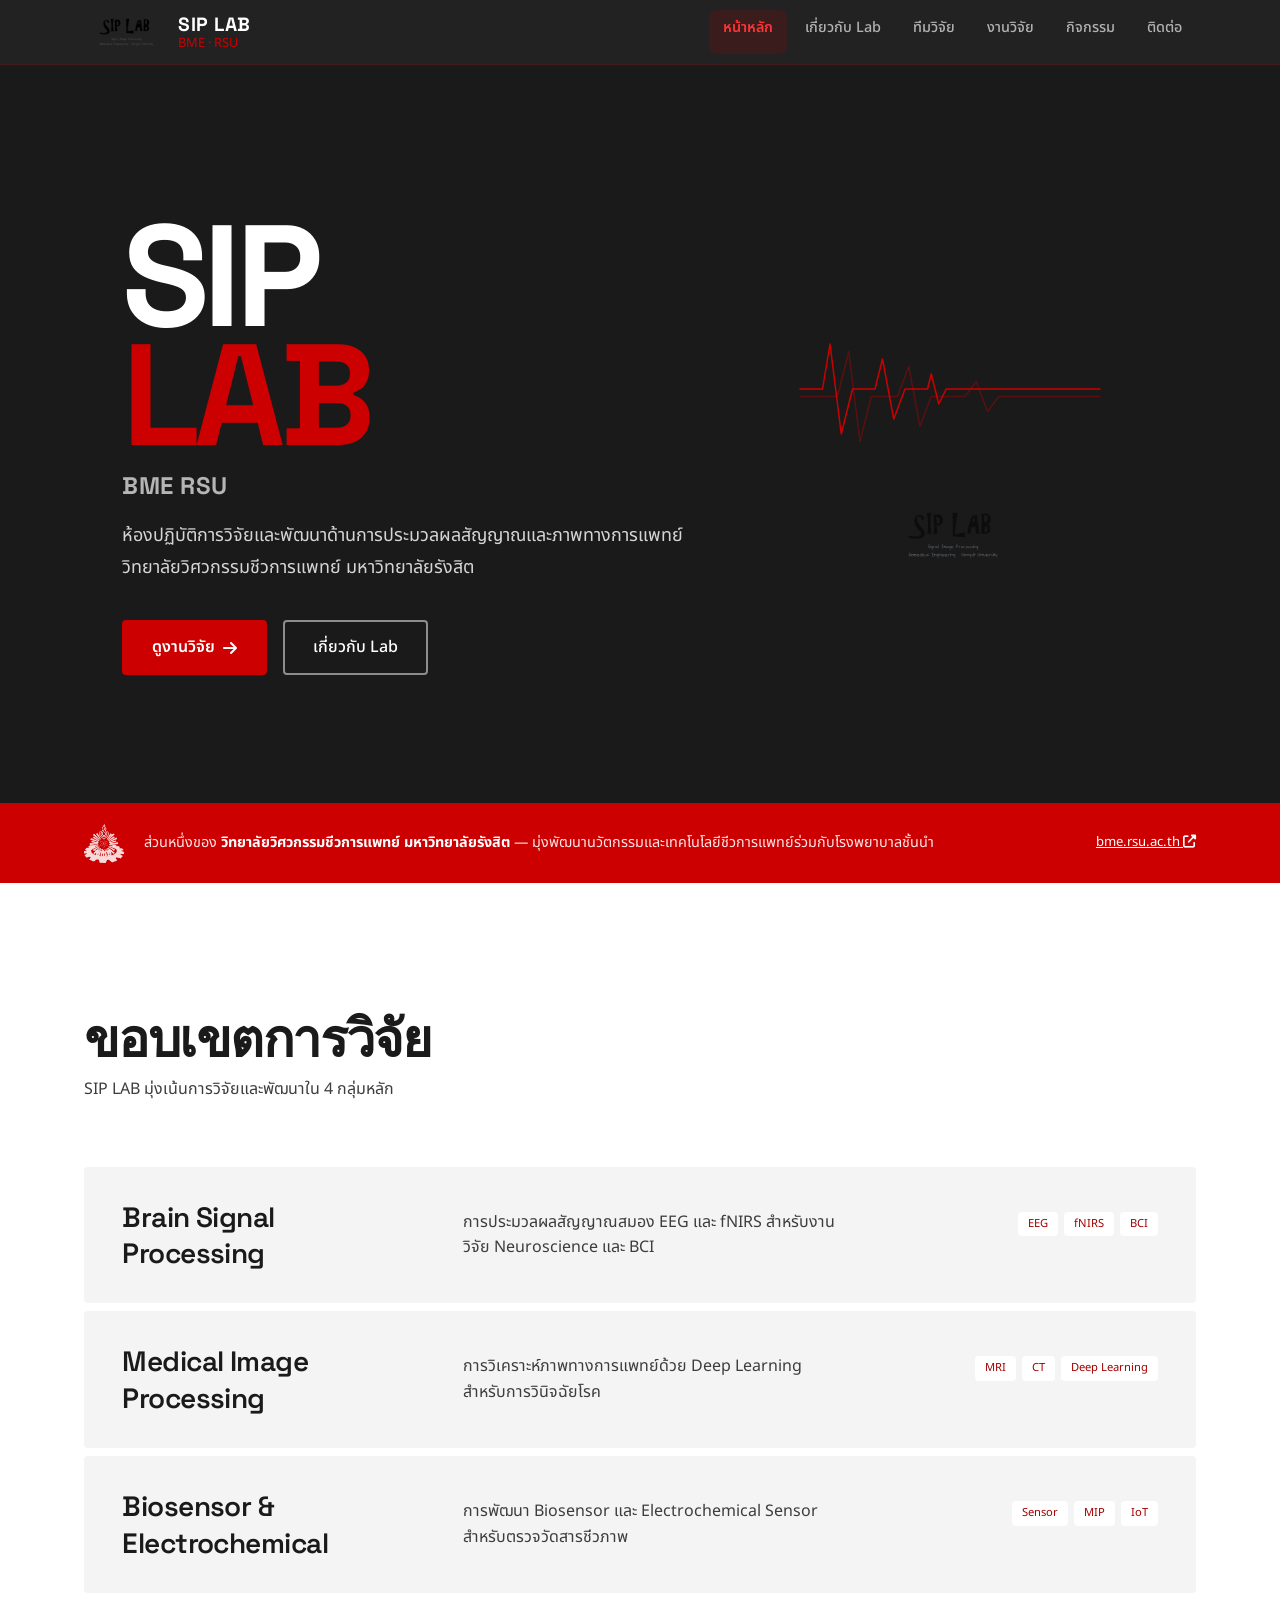
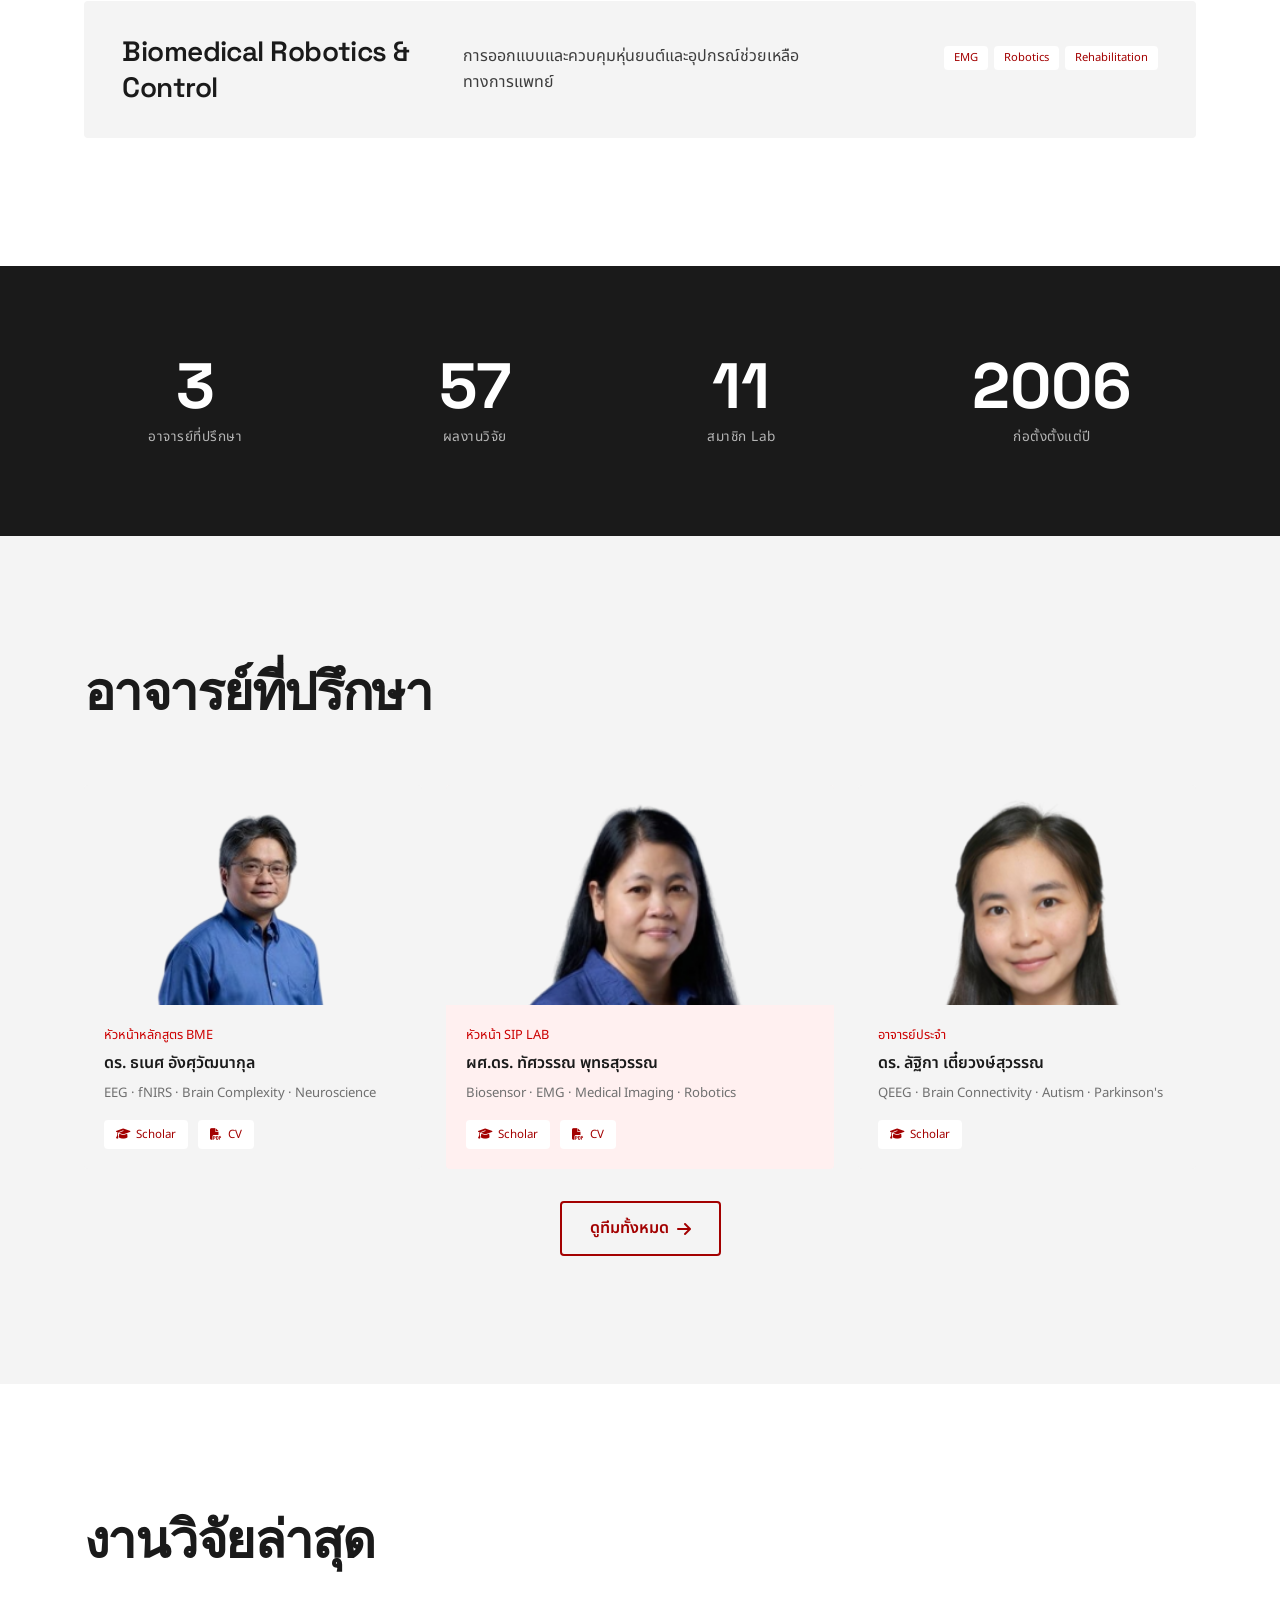
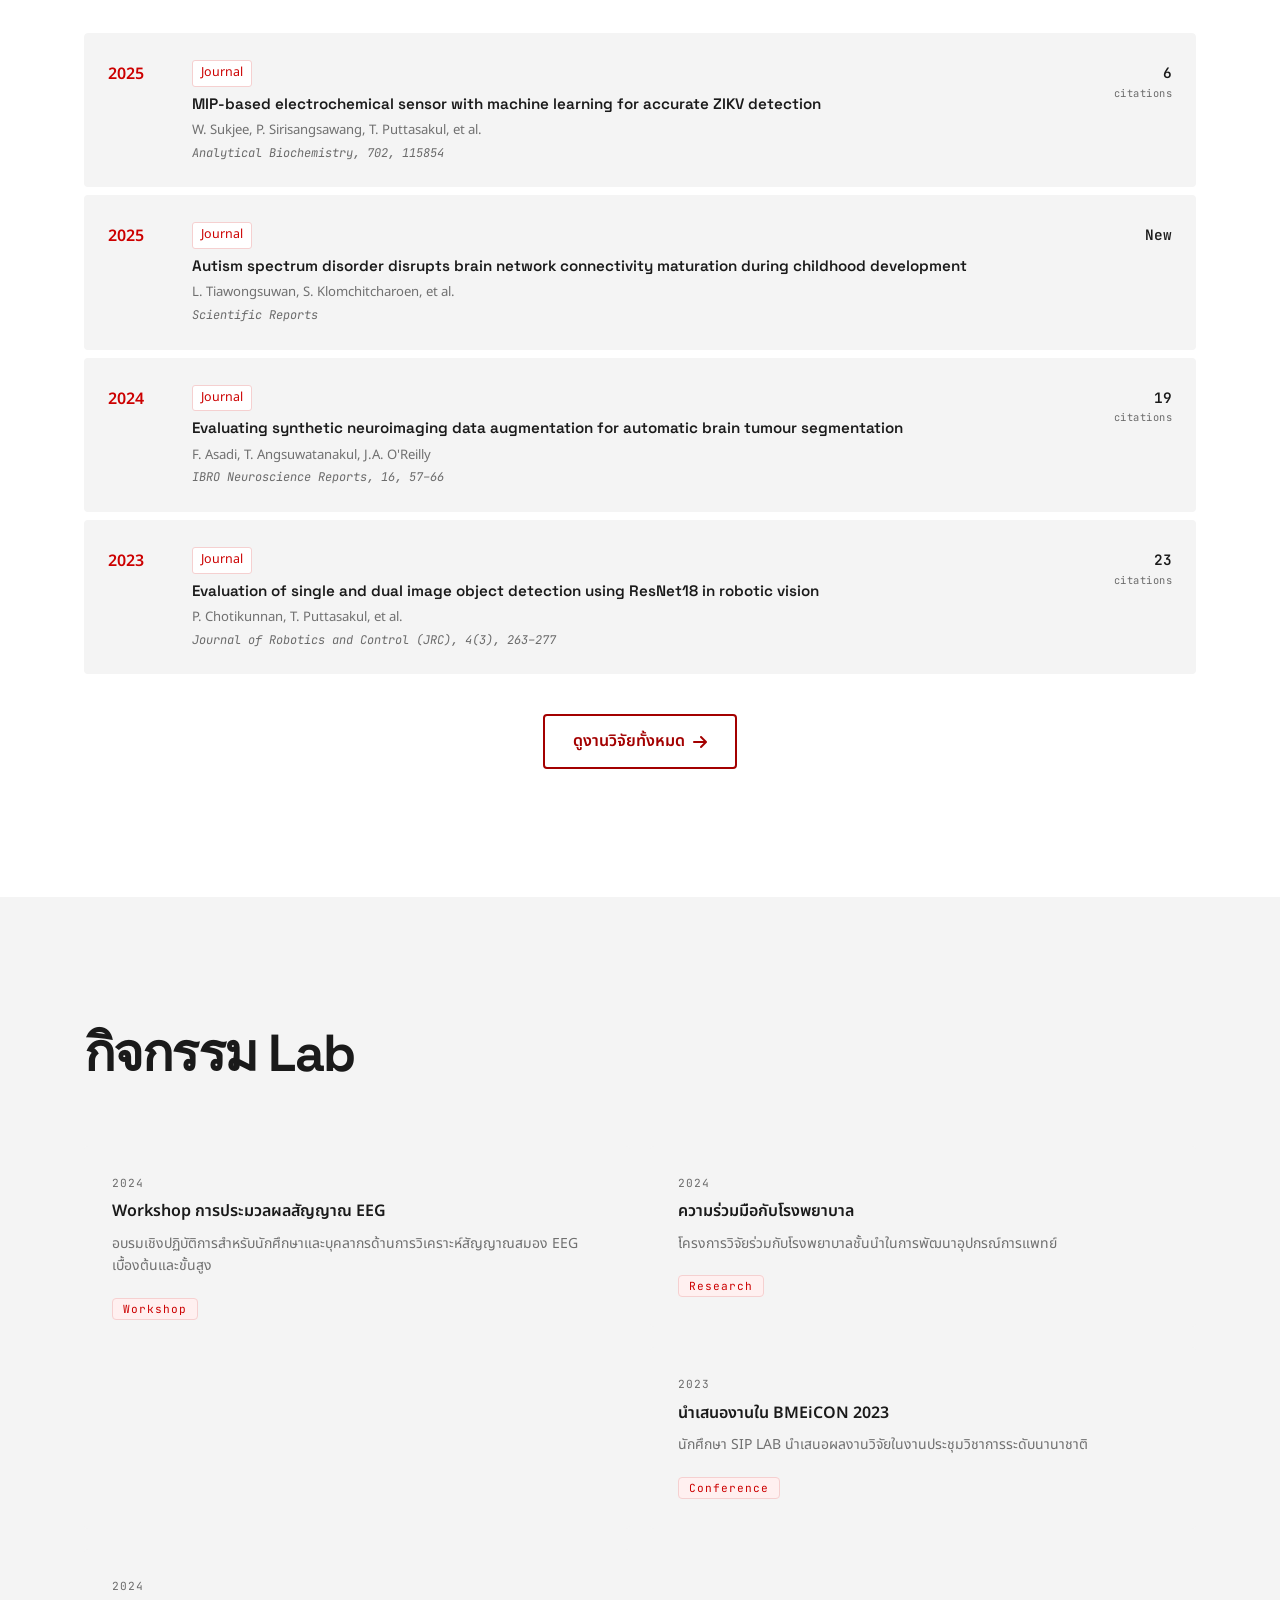
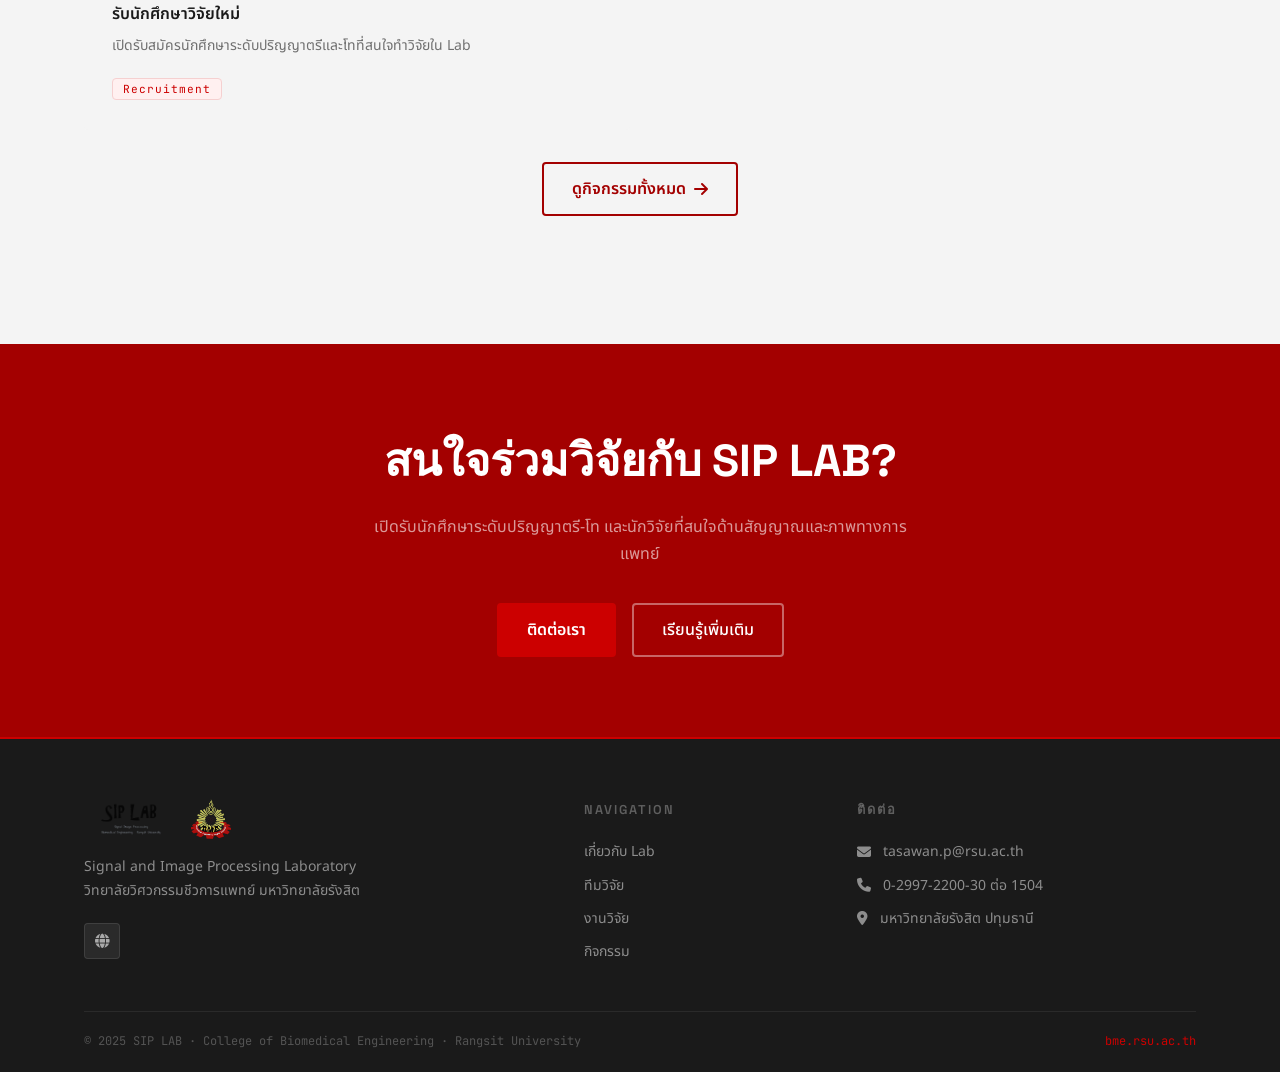
==== commit 50a24106: "Refine UI per taste-skill, add SEO/a11y, working contact form Co-Authored-By: Claude Sonnet 5.5 <nor" ====
--- a/index.html
+++ b/index.html
@@ -2,28 +2,44 @@
 <html lang="th">
 <head>
   <meta charset="utf-8">
-  <title>SIP LAB — Signal & Image Processing Laboratory | BME RSU</title>
+  <title>SIP LAB — Signal & Image Processing Laboratory | BME มหาวิทยาลัยรังสิต</title>
   <meta name="viewport" content="width=device-width, initial-scale=1.0">
-  <meta name="description" content="Signal and Image Processing Laboratory, College of Biomedical Engineering, Rangsit University">
+  <meta name="description" content="ห้องปฏิบัติการวิจัยด้านการประมวลผลสัญญาณและภาพทางการแพทย์ วิทยาลัยวิศวกรรมชีวการแพทย์ มหาวิทยาลัยรังสิต: EEG, fNIRS, Medical Imaging, Biosensor และ Robotics">
+  <link rel="canonical" href="https://patapee-siri.github.io/siplab-bme-rsu/">
+  <meta name="theme-color" content="#1a1a1a">
+  <meta property="og:type" content="website">
+  <meta property="og:site_name" content="SIP LAB BME RSU">
+  <meta property="og:locale" content="th_TH">
+  <meta property="og:title" content="SIP LAB — Signal & Image Processing Laboratory | BME มหาวิทยาลัยรังสิต">
+  <meta property="og:description" content="ห้องปฏิบัติการวิจัยด้านการประมวลผลสัญญาณและภาพทางการแพทย์ วิทยาลัยวิศวกรรมชีวการแพทย์ มหาวิทยาลัยรังสิต: EEG, fNIRS, Medical Imaging, Biosensor และ Robotics">
+  <meta property="og:url" content="https://patapee-siri.github.io/siplab-bme-rsu/">
+  <meta property="og:image" content="https://patapee-siri.github.io/siplab-bme-rsu/img/og-image.png">
+  <meta name="twitter:card" content="summary_large_image">
+  <link rel="icon" href="favicon.svg" type="image/svg+xml">
+  <link rel="apple-touch-icon" href="img/siplab_logo.png">
+  <script type="application/ld+json">{"@context":"https://schema.org","@type":"ResearchOrganization","name":"SIP LAB — Signal and Image Processing Laboratory","alternateName":"SIPLAB BME RSU","url":"https://patapee-siri.github.io/siplab-bme-rsu/","logo":"https://patapee-siri.github.io/siplab-bme-rsu/img/siplab_logo.png","email":"tasawan.p@rsu.ac.th","telephone":"+66-2-997-2200","parentOrganization":{"@type":"CollegeOrUniversity","name":"College of Biomedical Engineering, Rangsit University","url":"https://bme.rsu.ac.th"},"address":{"@type":"PostalAddress","addressLocality":"Pathum Thani","addressCountry":"TH"}}</script>
   <link rel="preconnect" href="https://fonts.googleapis.com">
   <link rel="preconnect" href="https://fonts.gstatic.com" crossorigin>
   <link href="https://fonts.googleapis.com/css2?family=Space+Grotesk:wght@300;400;500;600;700&family=Noto+Sans+Thai:wght@300;400;500;600;700&family=JetBrains+Mono:wght@400;500&display=swap" rel="stylesheet">
   <link rel="stylesheet" href="https://cdnjs.cloudflare.com/ajax/libs/font-awesome/6.5.0/css/all.min.css">
   <link rel="stylesheet" href="css/style.css">
+  <link rel="stylesheet" href="css/taste.css">
+  <script>document.documentElement.classList.add("js")</script>
 </head>
 <body>
+<a href="#main" class="skip-link">ข้ามไปยังเนื้อหาหลัก</a>
 
 <!-- ═══ NAVBAR ═══ -->
-<nav class="siplab-nav" id="mainNav">
+<nav class="siplab-nav" aria-label="เมนูหลัก" id="mainNav">
   <div class="nav-inner">
     <a href="index.html" class="nav-brand">
-      <img src="img/siplab_logo.png" alt="SIPLAB Logo" onerror="this.style.display='none'">
+      <img src="img/siplab_logo.png" alt="SIPLAB Logo" onerror="this.style.display='none'" decoding="async">
       <div class="brand-text">
         <span class="brand-main">SIP LAB</span>
         <span class="brand-sub">BME · RSU</span>
       </div>
     </a>
-    <button class="hamburger" id="hamburger" aria-label="Menu">
+    <button class="hamburger" id="hamburger" aria-label="เปิดเมนู" aria-expanded="false" aria-controls="navLinks">
       <span></span><span></span><span></span>
     </button>
     <div class="nav-links" id="navLinks">
@@ -38,6 +54,7 @@
 </nav>
 
 <!-- ═══ HERO ═══ -->
+<main id="main">
 <section class="hero">
   <div class="hero-bg-grid"></div>
   <div class="hero-accent-line"></div>
@@ -83,7 +100,7 @@
         </div>
       </div>
       <div class="hero-logo-area">
-        <img src="img/siplab_logo.png" alt="SIP LAB" class="hero-siplab-logo" onerror="this.style.display='none'">
+        <img src="img/siplab_logo.png" alt="SIP LAB" class="hero-siplab-logo" onerror="this.style.display='none'" decoding="async">
       </div>
     </div>
   </div>
@@ -93,9 +110,9 @@
 <section class="about-strip">
   <div class="container">
     <div class="strip-inner">
-      <img src="img/bme_logo.png" alt="BME RSU" class="strip-bme-logo" onerror="this.style.display='none'">
+      <img src="img/bme_logo.png" alt="BME RSU" class="strip-bme-logo" onerror="this.style.display='none'" decoding="async">
       <p>ส่วนหนึ่งของ <strong>วิทยาลัยวิศวกรรมชีวการแพทย์ มหาวิทยาลัยรังสิต</strong> — มุ่งพัฒนานวัตกรรมและเทคโนโลยีชีวการแพทย์ร่วมกับโรงพยาบาลชั้นนำ</p>
-      <a href="https://bme.rsu.ac.th" target="_blank" class="strip-link">bme.rsu.ac.th <i class="fas fa-external-link-alt"></i></a>
+      <a href="https://bme.rsu.ac.th" target="_blank" rel="noopener noreferrer" class="strip-link">bme.rsu.ac.th <i class="fas fa-external-link-alt"></i></a>
     </div>
   </div>
 </section>
@@ -184,8 +201,8 @@
           <h3>ดร. ธเนศ อังศุวัฒนากุล</h3>
           <p>EEG · fNIRS · Brain Complexity · Neuroscience</p>
           <div class="advisor-links">
-            <a href="https://scholar.google.co.th/citations?hl=th&user=LSeVFAIAAAAJ" target="_blank"><i class="fas fa-graduation-cap"></i> Scholar</a>
-            <a href="http://bme.rsu.ac.th/demo/CV/cv_e/CV%20Thanate_2023_Sep_EN.pdf" target="_blank"><i class="fas fa-file-pdf"></i> CV</a>
+            <a href="https://scholar.google.co.th/citations?hl=th&user=LSeVFAIAAAAJ" target="_blank" rel="noopener noreferrer"><i class="fas fa-graduation-cap"></i> Scholar</a>
+            <a href="http://bme.rsu.ac.th/demo/CV/cv_e/CV%20Thanate_2023_Sep_EN.pdf" target="_blank" rel="noopener noreferrer"><i class="fas fa-file-pdf"></i> CV</a>
           </div>
         </div>
       </div>
@@ -200,8 +217,8 @@
           <h3>ผศ.ดร. ทัศวรรณ พุทธสุวรรณ</h3>
           <p>Biosensor · EMG · Medical Imaging · Robotics</p>
           <div class="advisor-links">
-            <a href="https://scholar.google.co.th/citations?hl=th&user=QNsdYwMAAAAJ" target="_blank"><i class="fas fa-graduation-cap"></i> Scholar</a>
-            <a href="https://bme.rsu.ac.th/demo/CV/cv_e/Tasawan%20Puttasakul_eng.pdf" target="_blank"><i class="fas fa-file-pdf"></i> CV</a>
+            <a href="https://scholar.google.co.th/citations?hl=th&user=QNsdYwMAAAAJ" target="_blank" rel="noopener noreferrer"><i class="fas fa-graduation-cap"></i> Scholar</a>
+            <a href="https://bme.rsu.ac.th/demo/CV/cv_e/Tasawan%20Puttasakul_eng.pdf" target="_blank" rel="noopener noreferrer"><i class="fas fa-file-pdf"></i> CV</a>
           </div>
         </div>
       </div>
@@ -216,7 +233,7 @@
           <h3>ดร. ลัฐิกา เตี๋ยวงษ์สุวรรณ</h3>
           <p>QEEG · Brain Connectivity · Autism · Parkinson's</p>
           <div class="advisor-links">
-            <a href="https://scholar.google.co.th/citations?hl=en&user=PE62I0QAAAAJ" target="_blank"><i class="fas fa-graduation-cap"></i> Scholar</a>
+            <a href="https://scholar.google.co.th/citations?hl=en&user=PE62I0QAAAAJ" target="_blank" rel="noopener noreferrer"><i class="fas fa-graduation-cap"></i> Scholar</a>
           </div>
         </div>
       </div>
@@ -347,18 +364,18 @@
 </section>
 
 <!-- ═══ FOOTER ═══ -->
+</main>
 <footer class="siplab-footer">
   <div class="container">
     <div class="footer-grid">
       <div class="footer-brand-col">
         <div class="footer-logo-row">
-          <img src="img/siplab_logo.png" alt="SIPLAB" onerror="this.style.display='none'">
-          <img src="img/bme_logo.png" alt="BME RSU" onerror="this.style.display='none'">
+          <img src="img/siplab_logo.png" alt="SIPLAB" onerror="this.style.display='none'" decoding="async">
+          <img src="img/bme_logo.png" alt="BME RSU" onerror="this.style.display='none'" decoding="async">
         </div>
         <p class="footer-desc">Signal and Image Processing Laboratory<br>วิทยาลัยวิศวกรรมชีวการแพทย์ มหาวิทยาลัยรังสิต</p>
         <div class="footer-social">
-          <a href="#" aria-label="Facebook"><i class="fab fa-facebook-f"></i></a>
-          <a href="#" aria-label="Line"><i class="fab fa-line"></i></a>
+          <a href="https://bme.rsu.ac.th" aria-label="เว็บไซต์ BME RSU"><i class="fas fa-globe"></i></a>
         </div>
       </div>
       <div>
@@ -381,7 +398,7 @@
     </div>
     <div class="footer-bottom">
       <p>© 2025 SIP LAB · College of Biomedical Engineering · Rangsit University</p>
-      <a href="https://bme.rsu.ac.th" target="_blank">bme.rsu.ac.th</a>
+      <a href="https://bme.rsu.ac.th" target="_blank" rel="noopener noreferrer">bme.rsu.ac.th</a>
     </div>
   </div>
 </footer>
--- a/css/taste.css
+++ b/css/taste.css
@@ -0,0 +1,129 @@
+/* ═══════════════════════════════════════
+   SIPLAB — Refinement layer (loaded after style.css)
+   Principles: one ground / one ink / one accent (brand red),
+   no ornament, flat controls, strong focus + reduced motion.
+   ═══════════════════════════════════════ */
+
+:root { --gray-5: #6b6b6b; --radius: 4px; --radius-lg: 4px; }
+.hero .hero-desc, .page-header p, .stat-label, .stat-chip .stat-lbl { --gray-5: #b5b5b5; }
+.siplab-footer, .stats-section, .hero, .page-header { --gray-5: #b5b5b5; }
+
+/* ── accessibility ── */
+.skip-link {
+  position: absolute; left: 16px; top: -64px; z-index: 2000;
+  background: var(--red); color: #fff; padding: 10px 18px;
+  font-weight: 600; text-decoration: none; transition: top .2s;
+}
+.skip-link:focus { top: 12px; }
+:focus-visible { outline: 3px solid var(--red-light); outline-offset: 3px; }
+.siplab-nav :focus-visible, .hero :focus-visible, .cta-section :focus-visible,
+.siplab-footer :focus-visible, .page-header :focus-visible { outline-color: #fff; }
+a, button { -webkit-tap-highlight-color: transparent; }
+.nav-links a, .hamburger, .back-to-top { min-height: 44px; }
+.hamburger { min-width: 44px; align-items: center; justify-content: center; }
+[id] { scroll-margin-top: 80px; }
+
+/* ── remove ornament ── */
+.hero-bg-grid, .hero-accent-line, .stats-bg-pattern, .cta-pattern,
+.page-header-bg, .hero-badge, .section-tag, .page-header-tag,
+.focus-card::before, .badge-dot, .focus-icon, .act-icon,
+.stat-divider, .hero-stats-float { display: none !important; }
+.hero { background: var(--dark); min-height: 82vh; }
+.page-header { border-bottom: 0; }
+
+/* ── typography ── */
+body { font-size: 1.0625rem; line-height: 1.65; }
+.hero-title { line-height: .88; }
+.title-line-1, .title-line-2 { letter-spacing: -.04em; font-size: clamp(4.5rem, 12vw, 9rem); }
+.title-line-3 { font-family: var(--font-en); letter-spacing: .02em; font-size: clamp(1.1rem, 2vw, 1.5rem); color: #b5b5b5; margin-top: 16px; }
+.hero-desc { color: rgba(255,255,255,.82); font-size: 1.125rem; max-width: 34em; }
+.section-title { letter-spacing: -.03em; line-height: 1.1; font-size: clamp(2rem, 4.5vw, 3.25rem); }
+.section-sub { color: var(--dark-soft); max-width: 40em; }
+.page-header h1 { letter-spacing: -.035em; line-height: 1.05; }
+.mono, .pub-year, .pub-type, .advisor-role, .advisor-links a, .focus-tags span,
+.strip-link, .brand-sub, .contact-item-body .lbl, .form-group label {
+  font-family: var(--font-th) !important; text-transform: none !important; letter-spacing: 0 !important;
+}
+.advisor-role, .brand-sub { font-size: .8rem; }
+.pub-year { font-size: 1rem; }
+.pub-type { font-size: .78rem; }
+
+/* ── layout: left-aligned headers, generous rhythm ── */
+.section { padding: clamp(72px, 10vw, 140px) 0; }
+.section-header { text-align: left; margin-bottom: clamp(32px, 5vw, 64px); }
+.hero .container { grid-template-columns: 1.15fr .85fr; }
+
+/* ── controls: flat, one corner style ── */
+.btn-primary, .btn-ghost, .btn-outline, .btn-ghost-white {
+  border-radius: 4px; min-height: 48px; padding: 12px 28px; font-size: 1rem;
+  box-shadow: none !important;
+}
+.btn-primary:hover, .btn-outline:hover { transform: none; }
+.btn-primary:active, .btn-outline:active, .btn-ghost:active { transform: scale(.98); }
+.btn-ghost { color: #fff; border-color: rgba(255,255,255,.5); }
+.btn-outline { color: var(--red-dark); border-color: var(--red-dark); }
+.btn-outline:hover { background: var(--red-dark); }
+
+/* ── surfaces by tone, not lines/shadows ── */
+.about-strip { padding: 20px 0; }
+.strip-link { background: transparent; text-decoration: underline; padding: 6px 0; }
+.focus-card, .advisor-card, .act-card, .pub-list {
+  border: 0; box-shadow: none !important; background: var(--gray-1);
+}
+.focus-section { background: var(--white); }
+.focus-card:hover, .advisor-card:hover, .act-card:hover { transform: none; background: var(--red-pale); }
+.advisor-card.featured { transform: none; box-shadow: none; background: var(--red-pale); }
+.advisor-links a, .focus-tags span { border: 0; background: var(--white); color: var(--red-dark); border-radius: 4px; }
+.pub-list { background: transparent; }
+.pub-item { border-bottom: 0; background: var(--gray-1); margin-bottom: 8px; border-radius: 4px; }
+.pub-item:hover { background: var(--red-pale); }
+.pub-type.journal, .pub-type.conference { background: var(--white); }
+.advisor-img-placeholder { background: var(--gray-2); }
+.stat-block { padding: 24px clamp(24px, 5vw, 64px); }
+.stats-row { justify-content: space-between; }
+.cta-section { background: var(--red-dark); }
+.footer-social a { border-radius: 4px; }
+
+/* ── motion: transform/opacity only, staged ── */
+@media (prefers-reduced-motion: no-preference) {
+  .hero-content > * { opacity: 0; transform: translateY(20px); animation: rise .7s cubic-bezier(.2,.7,.2,1) forwards; }
+  .hero-content > :nth-child(2) { animation-delay: .08s; }
+  .hero-content > :nth-child(3) { animation-delay: .16s; }
+  .hero-content > :nth-child(4) { animation-delay: .24s; }
+  .section-header, .focus-card, .advisor-card, .pub-item, .act-card { animation: none; }
+}
+@keyframes rise { to { opacity: 1; transform: none; } }
+@media (prefers-reduced-motion: reduce) {
+  html { scroll-behavior: auto; }
+  *, *::before, *::after { animation-duration: .01ms !important; animation-iteration-count: 1 !important; transition-duration: .01ms !important; }
+  .wave-1, .wave-2 { stroke-dashoffset: 0; }
+}
+/* content must stay visible if JS fails */
+.fade-up { opacity: 1; transform: none; }
+.js .fade-up { opacity: 0; transform: translateY(20px); transition: opacity .6s, transform .6s; }
+.js .fade-up.visible { opacity: 1; transform: none; }
+
+/* ── contact form feedback ── */
+.form-status { margin-top: 14px; font-size: .95rem; text-align: center; }
+.form-group input, .form-group textarea, .form-group select { font-size: 1rem; min-height: 48px; }
+
+@media (max-width: 768px) {
+  .hero { min-height: auto; padding: 56px 0 48px; }
+  .hero .container { grid-template-columns: 1fr; }
+  .stats-row { flex-direction: column; align-items: flex-start; }
+  .nav-links { background: var(--dark); }
+}
+
+/* ── focus areas: one-column rows instead of a grid of identical cards ── */
+.focus-grid { grid-template-columns: 1fr; gap: 8px; }
+.focus-card {
+  display: grid; grid-template-columns: minmax(0,1.1fr) minmax(0,1.4fr) minmax(0,1fr);
+  gap: 16px 40px; align-items: baseline; padding: 32px clamp(20px,3vw,40px);
+}
+.focus-card h3 { font-size: clamp(1.25rem, 2.2vw, 1.75rem); letter-spacing: -.02em; margin: 0; }
+.focus-card p { margin: 0; font-size: 1rem; color: var(--dark-soft); }
+.focus-tags { justify-content: flex-end; }
+@media (max-width: 900px) {
+  .focus-card { grid-template-columns: 1fr; }
+  .focus-tags { justify-content: flex-start; }
+}
